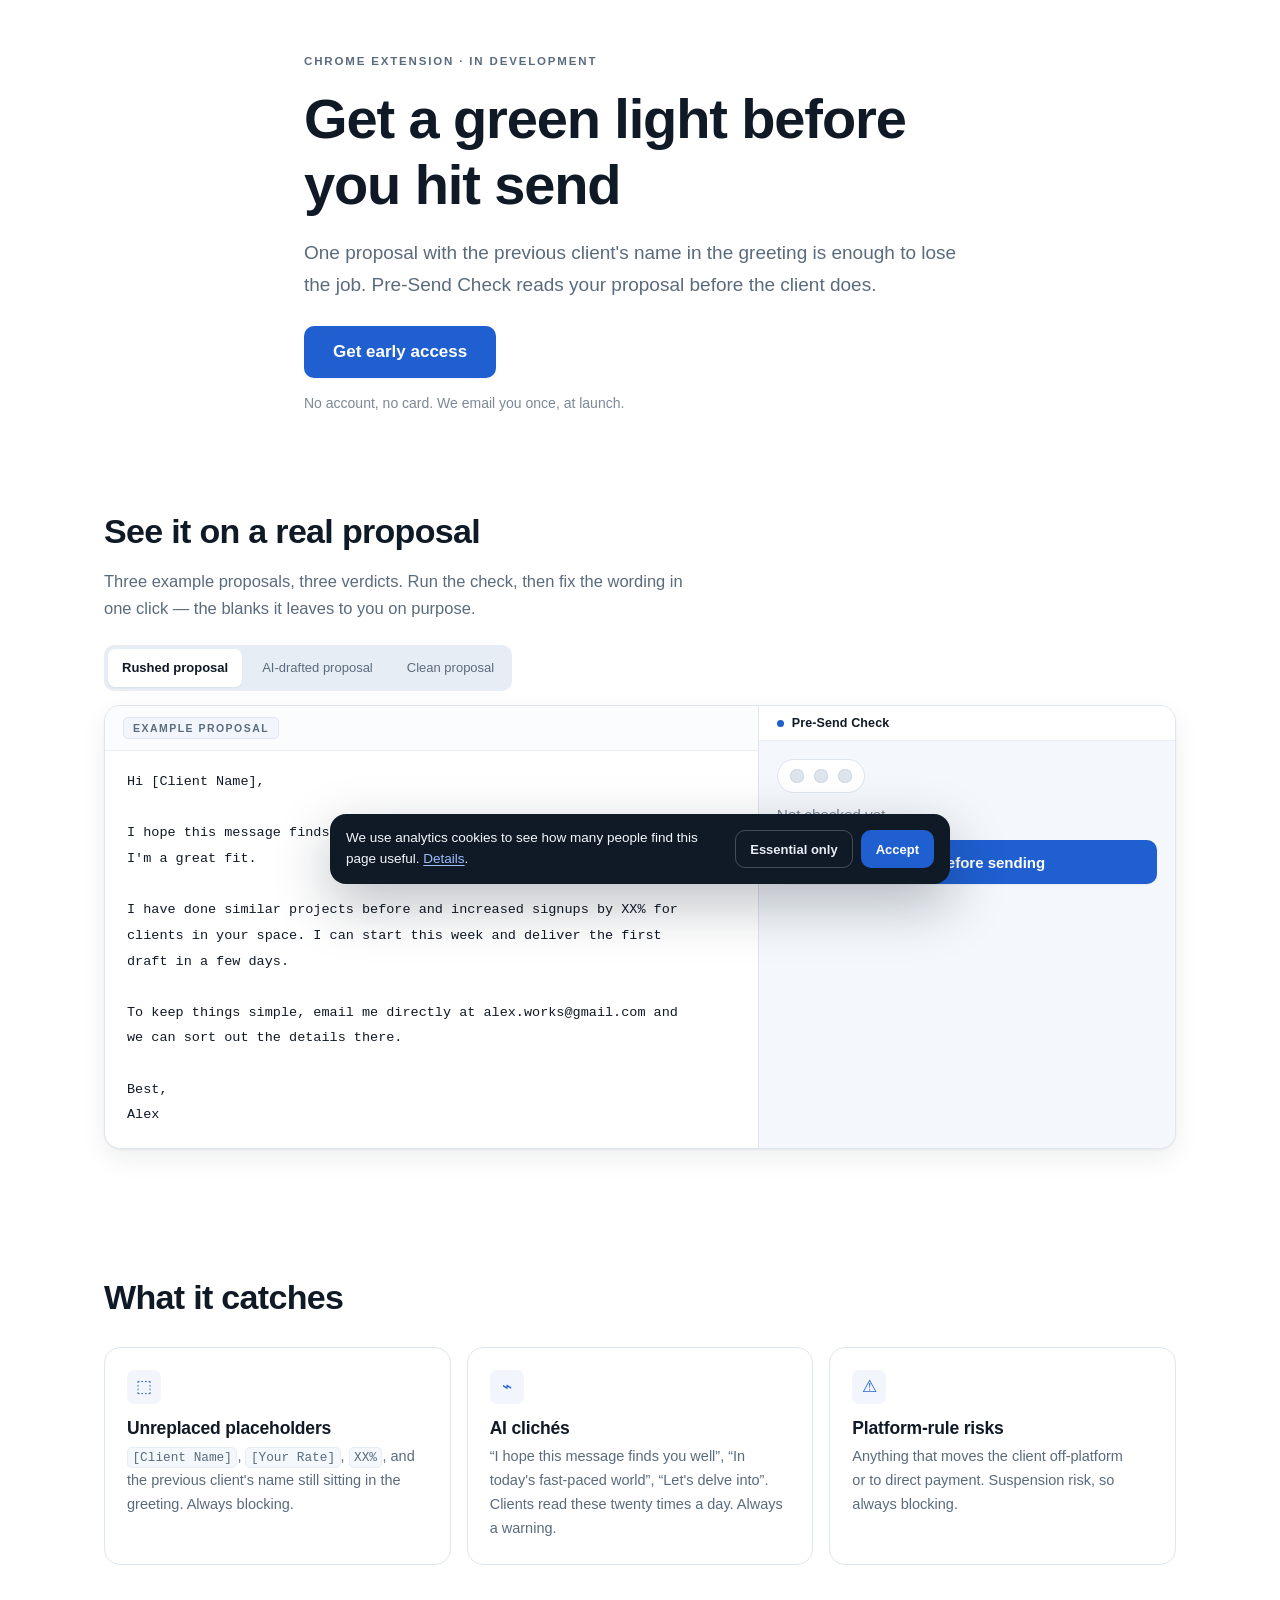
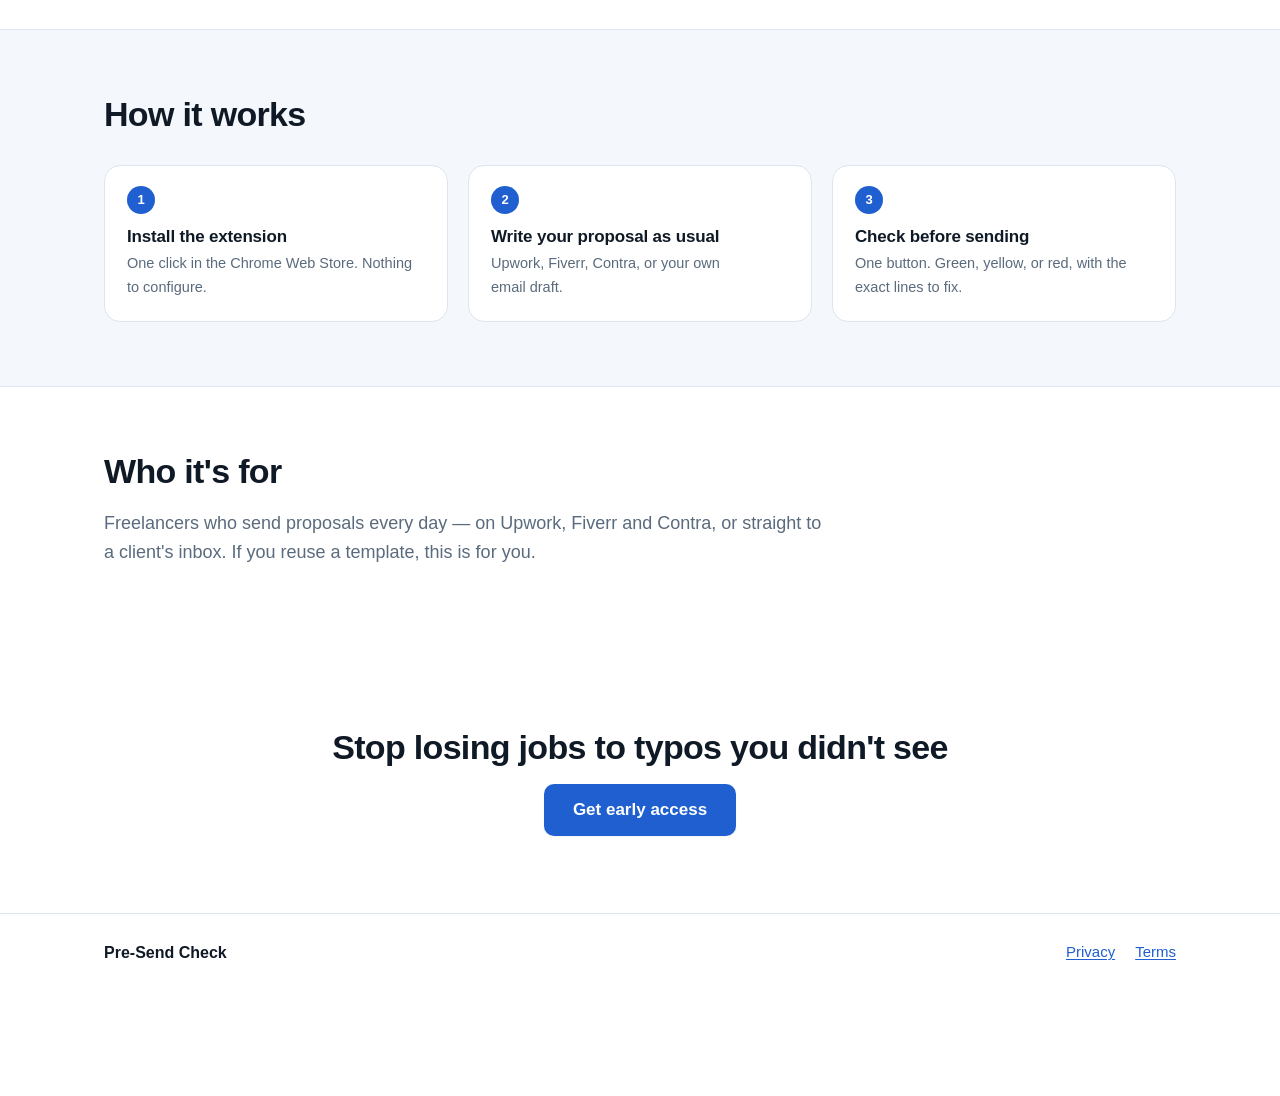
==== index.html @ 92278143 "Исправление проблем по кнопке в демо, липкая полоса, бэкенд лидов Демо (раздел 2.6 спеки): - кнопка " ====
<!doctype html>
<html lang="en">
<head>
  <meta charset="utf-8">
  <meta name="viewport" content="width=device-width, initial-scale=1">

  <!-- TODO: финальные метатеги перед запуском рекламы (раздел 6 BUSINESS-LOGIC.md) -->
  <title>Pre-Send Check — catch what kills your proposal before you send it</title>
  <meta name="description" content="A Chrome extension that checks your freelance proposal before you send it: unreplaced placeholders, AI clichés, and phrases that break platform rules.">

  <meta property="og:type" content="website">
  <meta property="og:title" content="Pre-Send Check — green light before you send">
  <meta property="og:description" content="Catch unreplaced placeholders, AI clichés, and platform-rule risks before the client sees them.">
  <!-- TODO: og:image 1200×630 webp, og:url -->

  <link rel="icon" href="data:,"><!-- TODO: favicon -->
  <link rel="stylesheet" href="assets/css/main.css">
</head>
<body>

<!-- ==================== 1. HERO ==================== -->
<header class="hero">
  <div class="container hero__inner">
    <p class="eyebrow">Chrome extension · in development</p>
    <h1 class="hero__title">Get a green light before you hit send</h1>
    <p class="hero__subtitle">
      <!-- TODO copy: боль конкретнее — «отправил с чужим именем в шапке, потерял заказ» -->
      One proposal with the previous client's name in the greeting is enough to lose the job.
      Pre-Send Check reads your proposal before the client does.
    </p>
    <button type="button" class="button button--primary button--lg" data-open-modal="hero">
      Get early access
    </button>
    <p class="hero__note">No account, no card. We email you once, at launch.</p>
  </div>
</header>

<!-- ==================== 2. DEMO ==================== -->
<section class="section demo" data-demo aria-labelledby="demo-heading">
  <div class="container">
    <h2 class="section__title" id="demo-heading">See it on a real proposal</h2>
    <p class="section__lead">
      Three example proposals, three verdicts. Run the check, then fix the wording in one click —
      the blanks it leaves to you on purpose.
    </p>

    <div class="demo__tabs" role="tablist" aria-label="Example proposals" data-demo-tabs></div>

    <div class="demo__window">
      <div class="demo__pane demo__pane--text">
        <div class="demo__pane-head">
          <span class="demo__badge">Example proposal</span>
        </div>
        <div class="demo__text-wrap">
          <pre class="demo__text" data-demo-text></pre>
          <div class="demo__scanline" data-demo-scanline aria-hidden="true"></div>
        </div>
      </div>

      <div class="demo__pane demo__pane--panel">
        <div class="demo__pane-head">
          <span class="demo__pane-title">Pre-Send Check</span>
        </div>

        <div class="light" data-demo-light>
          <span class="light__dot light__dot--red"></span>
          <span class="light__dot light__dot--yellow"></span>
          <span class="light__dot light__dot--green"></span>
        </div>
        <p class="light__caption" data-demo-caption role="status" aria-live="polite"></p>

        <div class="demo__actions">
          <button type="button" class="button button--primary demo__run" data-demo-run>
            Check before sending
          </button>
          <!-- Чинит только то, где расширение знает, как надо: формулировки и риск блокировки.
               Плейсхолдеры не трогает — см. раздел 2.6 BUSINESS-LOGIC.md. -->
          <button type="button" class="button button--ghost demo__fix-errors" data-demo-fix-errors hidden>
            Fix errors
          </button>
          <!-- Единственный способ откатить применённые исправления. -->
          <button type="button" class="demo__reset" data-demo-reset hidden>
            Reset to the original text
          </button>
        </div>

        <ul class="issues" data-demo-issues></ul>
        <p class="demo__hint" data-demo-hint hidden>
          Tap an issue to see the fix. Wording and rule problems are fixed for you;
          blanks only you can fill.
        </p>
      </div>
    </div>
  </div>
</section>

<!-- ==================== 3. CATEGORIES ==================== -->
<section class="section" aria-labelledby="categories-heading">
  <div class="container">
    <h2 class="section__title" id="categories-heading">What it catches</h2>
    <div class="cards">
      <article class="card">
        <span class="card__icon" aria-hidden="true">⬚</span>
        <h3 class="card__title">Unreplaced placeholders</h3>
        <p class="card__text">
          <!-- TODO copy -->
          <code>[Client Name]</code>, <code>[Your Rate]</code>, <code>XX%</code>, and the previous
          client's name still sitting in the greeting. Always blocking.
        </p>
      </article>
      <article class="card">
        <span class="card__icon" aria-hidden="true">⌁</span>
        <h3 class="card__title">AI clichés</h3>
        <p class="card__text">
          <!-- TODO copy -->
          “I hope this message finds you well”, “In today's fast-paced world”, “Let's delve into”.
          Clients read these twenty times a day. Always a warning.
        </p>
      </article>
      <article class="card">
        <span class="card__icon" aria-hidden="true">⚠</span>
        <h3 class="card__title">Platform-rule risks</h3>
        <p class="card__text">
          <!-- TODO copy -->
          Anything that moves the client off-platform or to direct payment. Suspension risk, so
          always blocking.
        </p>
      </article>
    </div>
  </div>
</section>

<!-- ==================== 4. HOW IT WORKS ==================== -->
<section class="section section--muted" aria-labelledby="how-heading">
  <div class="container">
    <h2 class="section__title" id="how-heading">How it works</h2>
    <ol class="steps">
      <li class="step">
        <span class="step__num">1</span>
        <h3 class="step__title">Install the extension</h3>
        <p class="step__text">One click in the Chrome Web Store. Nothing to configure.</p>
      </li>
      <li class="step">
        <span class="step__num">2</span>
        <h3 class="step__title">Write your proposal as usual</h3>
        <p class="step__text">Upwork, Fiverr, Contra, or your own email draft.</p>
      </li>
      <li class="step">
        <span class="step__num">3</span>
        <h3 class="step__title">Check before sending</h3>
        <p class="step__text">One button. Green, yellow, or red, with the exact lines to fix.</p>
      </li>
    </ol>
  </div>
</section>

<!-- ==================== 5. WHO IT'S FOR ==================== -->
<section class="section" aria-labelledby="who-heading">
  <div class="container">
    <h2 class="section__title" id="who-heading">Who it's for</h2>
    <p class="section__lead section__lead--wide">
      <!-- TODO copy -->
      Freelancers who send proposals every day — on Upwork, Fiverr and Contra, or straight to a
      client's inbox. If you reuse a template, this is for you.
    </p>
  </div>
</section>

<!-- ==================== 6. FINAL CTA ==================== -->
<section class="section section--cta" aria-labelledby="cta-heading">
  <div class="container">
    <h2 class="section__title" id="cta-heading">Stop losing jobs to typos you didn't see</h2>
    <button type="button" class="button button--primary button--lg" data-open-modal="footer">
      Get early access
    </button>
  </div>
</section>

<!-- ==================== 7. FOOTER ==================== -->
<footer class="footer">
  <div class="container footer__inner">
    <p class="footer__brand">Pre-Send Check</p>
    <nav class="footer__links">
      <a href="privacy.html">Privacy</a>
      <a href="terms.html">Terms</a>
    </nav>
  </div>
</footer>

<!-- ==================== MODAL: email → price ==================== -->
<div class="modal" data-modal hidden>
  <div class="modal__backdrop" data-modal-close></div>

  <div class="modal__dialog" data-modal-dialog role="dialog" aria-modal="true"
       aria-labelledby="modal-title">
    <button type="button" class="modal__close" data-modal-close aria-label="Close">×</button>

    <!-- Состояние 1: форма -->
    <div data-view="form">
      <h2 class="modal__title" id="modal-title">Get early access</h2>
      <p class="modal__text">
        The extension isn't launched yet. Leave your email and we'll write to you when access
        opens — one email, nothing else.
      </p>

      <form class="lead" data-lead-form novalidate>
        <label class="lead__label" for="lead-email">Email</label>
        <input class="lead__input" id="lead-email" type="email" name="email"
               autocomplete="email" placeholder="you@example.com" data-lead-email required>
        <p class="lead__error" data-lead-error role="alert" hidden></p>
        <button type="submit" class="button button--primary button--full" data-lead-submit>
          Get early access
        </button>
        <p class="lead__legal">
          We store your email to notify you at launch. See our
          <a href="privacy.html">privacy notice</a>.
        </p>
      </form>
    </div>

    <!-- Состояние 2: экран цены. Вторая целевая метрика. -->
    <div data-view="price" hidden>
      <h2 class="modal__title">You're on the list</h2>
      <p class="price__amount">$12<span class="price__period">/month</span></p>
      <p class="modal__text">
        Early-bird: the first users get their first 3 months at half price. No card now — we'll
        send the link before launch.
      </p>
      <button type="button" class="button button--primary button--full" data-price-cta>
        Lock in early-bird price
      </button>
      <p class="price__done" data-price-done hidden>
        Thanks — you're on the list. We'll email you before launch.
      </p>
    </div>
  </div>
</div>

<!-- ==================== COOKIE BANNER ==================== -->
<div class="cookie" data-cookie-banner hidden role="region" aria-label="Cookie notice">
  <p class="cookie__text">
    We use analytics cookies to see how many people find this page useful.
    <a href="privacy.html">Details</a>.
  </p>
  <div class="cookie__actions">
    <button type="button" class="button button--ghost" data-consent="denied">Essential only</button>
    <button type="button" class="button button--primary" data-consent="granted">Accept</button>
  </div>
</div>

<!-- ==================== STICKY EMAIL BAR ==================== -->
<div class="sticky" data-sticky hidden>
  <div class="container sticky__inner">
    <div class="sticky__copy">
      <p class="sticky__title" data-sticky-title>Get the extension when it launches</p>
      <p class="sticky__note">One email at launch. No account, no spam.</p>
    </div>
    <form class="sticky__form" data-sticky-form novalidate>
      <input class="sticky__input" type="email" data-sticky-email
             placeholder="you@example.com" aria-label="Email" autocomplete="email" required>
      <button type="submit" class="button button--primary" data-sticky-submit>Get early access</button>
    </form>
    <p class="sticky__error" data-sticky-error role="alert" hidden></p>
    <button type="button" class="sticky__close" data-sticky-close aria-label="Close">×</button>
  </div>
</div>

<script src="assets/js/config.js"></script>
<script src="assets/js/analytics.js"></script>
<script src="assets/js/demo-data.js"></script>
<script src="assets/js/demo.js"></script>
<script src="assets/js/lead.js"></script>
<script src="assets/js/sticky.js"></script>
<script src="assets/js/app.js"></script>
</body>
</html>
---- assets/css/main.css ----
/* ============================================================
   Pre-Send Check — лендинг. Вариант 1a: холодный синий, светлая тема.
   Порядок: токены → база → утилиты → секции → демо → модалка → баннер →
            липкая полоса → длинный текст → адаптив → reduced-motion

   Внешних шрифтов нет намеренно: блокирующая загрузка бьёт по CR.
   Ни одного hex-а внутри правил — только переменные из :root.
   Полоса сканирования 1.2s === PRESEND_CONFIG.scanDurationMs.
   ============================================================ */

:root {
  /* --- Поверхности и текст. Тон холодный, две фоновые заливки на всю страницу. --- */
  --surface:        #ffffff;
  --surface-sunken: #fbfcfe;
  --paper:          #f4f7fb;
  --paper-deep:     #e7edf5;

  --text:       #101a26;
  --text-soft:  #5a6b7d;
  --text-faint: #7c8896;
  --text-invert:#ffffff;

  --border:      #dde5ee;
  --border-soft: #e8eef6;
  --border-firm: #cfd9e4;

  /* --- Брендовый акцент. Синий намеренно: не читается как сигнал светофора. --- */
  --accent:      #1f5fd0;
  --accent-dark: #16408f;
  --accent-soft: #f2f6fc;
  --accent-dim:  #9dbcfb;

  /* --- Светофор. Зарезервированная семантика, вне вердикта не используется. --- */
  --red:    #c2352a;
  --yellow: #d99b1a;
  --green:  #1f7a4d;

  /* Тексты сигналов — отдельные токены: на белом нужен контраст ≥ 4.5:1. */
  --red-text:    #a02b21;
  --yellow-text: #8a5a00;
  --green-text:  #1a6b43;

  --dot-off: #dfe5ec;

  /* --- Подсветка фрагментов. Читаемость важнее заметности: по ним читают. --- */
  --hl-placeholder-bg:   #fdeecb;
  --hl-placeholder-text: #3d2c00;
  --hl-placeholder-line: #a86a00;

  --hl-ai-bg:   #e7ebf2;
  --hl-ai-text: #1a2430;
  --hl-ai-line: #97a3b1;

  --hl-tos-bg:   #fadbd6;
  --hl-tos-text: #4a1410;
  --hl-tos-line: #c2352a;

  /* Применённое исправление. Зелёный здесь — то же значение, что и у зелёного сигнала. */
  --hl-fixed-bg:   #d9efe2;
  --hl-fixed-text: #10301f;
  --hl-fixed-line: #1f7a4d;

  /* --- Форма --- */
  --radius-sm: 7px;
  --radius:    10px;
  --radius-lg: 16px;
  --radius-pill: 999px;

  --shadow-sm:   0 1px 2px rgba(16, 26, 38, .06);
  --shadow:      0 1px 2px rgba(16, 26, 38, .05), 0 10px 26px rgba(16, 26, 38, .07);
  --shadow-modal:0 20px 56px rgba(16, 26, 38, .28);
  --shadow-up:   0 -6px 22px rgba(16, 26, 38, .09);

  --focus: 0 0 0 3px rgba(31, 95, 208, .28);

  --mono: ui-monospace, SFMono-Regular, "SF Mono", Menlo, Consolas, monospace;
  --sans: -apple-system, BlinkMacSystemFont, "Segoe UI", Helvetica, Arial, sans-serif;

  /* Высота липкой полосы: на неё же отодвигается футер, чтобы ссылки не закрывались. */
  --sticky-h: 104px;
}

* { box-sizing: border-box; }

body {
  margin: 0;
  background: var(--surface);
  color: var(--text);
  font: 16px/1.65 var(--sans);
  -webkit-font-smoothing: antialiased;
  text-wrap: pretty;
}

body.is-locked { overflow: hidden; }

h1, h2, h3 { line-height: 1.18; margin: 0 0 .5em; letter-spacing: -.02em; }
h3 { letter-spacing: -.01em; }
p { margin: 0 0 1em; }

a { color: var(--accent); text-decoration-thickness: 1px; text-underline-offset: 2px; }
a:hover { color: var(--accent-dark); }

/* Один общий фокус на всё интерактивное, включая крестик модалки. */
:focus-visible {
  outline: 2px solid var(--accent);
  outline-offset: 2px;
  border-radius: var(--radius-sm);
}

code {
  font: .88em/1 var(--mono);
  background: var(--paper);
  border: 1px solid var(--border-soft);
  padding: .15em .35em;
  border-radius: 5px;
}

.container {
  max-width: 1120px;
  margin: 0 auto;
  padding: 0 24px;
}

/* --- Кнопки ------------------------------------------------ */

.button {
  display: inline-flex;
  align-items: center;
  justify-content: center;
  gap: .5em;
  font: 600 15px/1 var(--sans);
  padding: 13px 20px;
  min-height: 44px;
  border: 1px solid transparent;
  border-radius: var(--radius);
  cursor: pointer;
  transition: background-color .15s, box-shadow .15s, color .15s;
}

.button:disabled { cursor: default; }

.button--primary {
  background: var(--accent);
  color: var(--text-invert);
  box-shadow: var(--shadow-sm);
}
.button--primary:hover:not(:disabled) { background: var(--accent-dark); }
.button--primary:disabled {
  background: var(--paper-deep);
  color: var(--text-faint);
  box-shadow: none;
}

.button--ghost {
  background: var(--surface);
  color: var(--text);
  border-color: var(--border-firm);
}
.button--ghost:hover { background: var(--paper); }

.button--lg { padding: 16px 28px; font-size: 17px; min-height: 52px; }
.button--full { width: 100%; }

/* --- Секции ------------------------------------------------ */

.eyebrow {
  font: 700 11.5px/1 var(--sans);
  letter-spacing: .16em;
  text-transform: uppercase;
  color: var(--text-soft);
  margin: 0 0 18px;
}

/* Hero держим компактным: верх демо обязан попадать на первый экран. */
.hero { padding: clamp(36px, 5vw, 56px) 0 clamp(24px, 3vw, 32px); }
.hero__inner { max-width: 720px; }
.hero__title { font-size: clamp(34px, 5.2vw, 56px); margin-bottom: .35em; }
.hero__subtitle {
  font-size: clamp(17px, 1.5vw, 19px);
  color: var(--text-soft);
  max-width: 62ch;
  margin-bottom: 26px;
}
.hero__note { font-size: 14px; color: var(--text-faint); margin: 14px 0 0; }

.section { padding: clamp(40px, 5vw, 64px) 0; }
.section--muted { background: var(--paper); border-block: 1px solid var(--border); }
.section--cta { text-align: center; padding: clamp(52px, 6vw, 80px) 0; }
.section__title { font-size: clamp(25px, 3vw, 34px); }
.section__lead { color: var(--text-soft); max-width: 66ch; font-size: 16.5px; }
.section__lead--wide { max-width: 72ch; font-size: 18px; }

.cards {
  display: grid;
  grid-template-columns: repeat(auto-fit, minmax(260px, 1fr));
  gap: 16px;
  margin-top: 30px;
}

.card {
  background: var(--surface);
  border: 1px solid var(--border);
  border-radius: var(--radius-lg);
  padding: 22px 22px 24px;
}
.card__icon {
  display: inline-flex;
  align-items: center;
  justify-content: center;
  width: 34px;
  height: 34px;
  border-radius: var(--radius-sm);
  background: var(--accent-soft);
  color: var(--accent);
  font-size: 17px;
}
.card__title { font-size: 17.5px; margin: 14px 0 6px; }
.card__text { color: var(--text-soft); font-size: 14.5px; margin: 0; max-width: 44ch; }

.steps {
  list-style: none;
  padding: 0;
  margin: 30px 0 0;
  display: grid;
  grid-template-columns: repeat(auto-fit, minmax(250px, 1fr));
  gap: 20px;
}
.step {
  background: var(--surface);
  border: 1px solid var(--border);
  border-radius: var(--radius-lg);
  padding: 20px 22px 22px;
}
.step__num {
  display: inline-flex;
  align-items: center;
  justify-content: center;
  width: 28px;
  height: 28px;
  border-radius: 50%;
  background: var(--accent);
  color: var(--text-invert);
  font: 650 13px/1 var(--sans);
}
.step__title { font-size: 17px; margin: 13px 0 5px; }
.step__text { color: var(--text-soft); font-size: 14.5px; margin: 0; max-width: 40ch; }

.footer {
  border-top: 1px solid var(--border);
  padding: 26px 0;
  /* Место под липкую полосу: её крестик не должен быть единственным способом дойти до Terms. */
  padding-bottom: calc(26px + var(--sticky-h));
}
.footer__inner { display: flex; justify-content: space-between; gap: 16px; flex-wrap: wrap; }
.footer__brand { font-weight: 650; margin: 0; }
.footer__links { display: flex; gap: 20px; font-size: 15px; }

/* ============================================================
   ДЕМО — главный блок страницы, весь визуальный акцент здесь
   ============================================================ */

.demo__tabs {
  display: flex;
  gap: 6px;
  flex-wrap: wrap;
  width: fit-content;
  margin: 22px 0 14px;
  padding: 4px;
  background: var(--paper-deep);
  border-radius: var(--radius);
}

.demo__tab {
  font: 500 13px/1 var(--sans);
  padding: 9px 14px;
  min-height: 38px;
  border: 0;
  border-radius: var(--radius-sm);
  background: transparent;
  color: var(--text-soft);
  cursor: pointer;
  transition: background-color .15s, color .15s;
}
.demo__tab:hover { color: var(--text); }
.demo__tab.is-active {
  background: var(--surface);
  color: var(--text);
  font-weight: 650;
  box-shadow: var(--shadow-sm);
}

.demo__window {
  display: grid;
  grid-template-columns: 1.22fr .78fr;
  border: 1px solid var(--border);
  border-radius: var(--radius-lg);
  background: var(--surface);
  box-shadow: var(--shadow);
  overflow: hidden;
}

.demo__pane { min-width: 0; padding: 0 0 20px; }
.demo__pane--panel {
  background: var(--paper);
  border-left: 1px solid var(--border);
}

.demo__pane-head {
  display: flex;
  align-items: center;
  justify-content: space-between;
  gap: 12px;
  padding: 11px 18px;
  margin-bottom: 18px;
  background: var(--surface-sunken);
  border-bottom: 1px solid var(--border-soft);
}
.demo__pane--panel .demo__pane-head { background: var(--surface); }

.demo__pane-title {
  font: 650 12.5px/1 var(--sans);
  color: var(--text);
  letter-spacing: .01em;
}
/* Точка перед «Pre-Send Check» — это единственная декорация в блоке. */
.demo__pane-title::before {
  content: "";
  display: inline-block;
  width: 7px;
  height: 7px;
  margin-right: 8px;
  border-radius: 50%;
  background: var(--accent);
  vertical-align: middle;
}

.demo__badge {
  font: 700 10.5px/1 var(--sans);
  letter-spacing: .14em;
  text-transform: uppercase;
  color: var(--text-soft);
  background: var(--accent-soft);
  border: 1px solid var(--border);
  border-radius: 5px;
  padding: 5px 9px;
}

.demo__text-wrap { position: relative; overflow: hidden; padding: 0 22px; }

.demo__text {
  margin: 0;
  font: 13.5px/1.9 var(--mono);
  color: var(--text);
  white-space: pre-wrap;
  word-break: break-word;
  max-width: 68ch;
}

/* Полоса сканирования: 1.2 с сверху вниз, синхронно с config.scanDurationMs */
.demo__scanline {
  position: absolute;
  left: 0;
  right: 0;
  top: 0;
  height: 44px;
  opacity: 0;
  pointer-events: none;
  background: linear-gradient(180deg,
              transparent,
              rgba(31, 95, 208, .14) 55%,
              rgba(31, 95, 208, .55) 96%,
              transparent);
}
.demo.is-scanning .demo__scanline {
  opacity: 1;
  animation: scan 1.2s linear;
}
@keyframes scan {
  from { transform: translateY(-44px); }
  to   { transform: translateY(100%); }
}

/* --- Подсветка фрагментов. Строится в demo.js по полю match.
   Три категории отличаются не только цветом: разный стиль подчёркивания. --- */
.hl {
  border-radius: 3px;
  padding: 1px 2px;
  cursor: pointer;
}
.hl--placeholder {
  background: var(--hl-placeholder-bg);
  color: var(--hl-placeholder-text);
  border-bottom: 2px dotted var(--hl-placeholder-line);
}
.hl--ai_cliche {
  background: var(--hl-ai-bg);
  color: var(--hl-ai-text);
  border-bottom: 2px solid var(--hl-ai-line);
}
.hl--tos_risk {
  background: var(--hl-tos-bg);
  color: var(--hl-tos-text);
  border-bottom: 2px solid var(--hl-tos-line);
}
/* Применённая замена остаётся отмеченной до сброса: видно, что именно поменялось. */
.hl--fixed {
  background: var(--hl-fixed-bg);
  color: var(--hl-fixed-text);
  border-bottom: 2px solid var(--hl-fixed-line);
  cursor: default;
}
/* Анимируется только последняя замена — иначе при «Fix errors» мигает весь текст. */
.hl--fixed.is-new { animation: fix-in .5s ease-out; }

@keyframes fix-in {
  from { background: var(--hl-fixed-line); color: var(--text-invert); }
  to   { background: var(--hl-fixed-bg); color: var(--hl-fixed-text); }
}

/* Активная подсветка: обводка акцентом, а не сменой фона — текст остаётся читаемым. */
.hl.is-active {
  box-shadow: 0 0 0 2px var(--accent);
  border-radius: 4px;
}

/* --- Светофор --- */
.light {
  display: flex;
  align-items: center;
  gap: 10px;
  width: fit-content;
  margin: 0 18px;
  padding: 9px 12px;
  background: var(--surface);
  border: 1px solid var(--border);
  border-radius: var(--radius-pill);
}
.light__dot {
  width: 14px;
  height: 14px;
  border-radius: 50%;
  background: var(--dot-off);
  box-shadow: inset 0 0 0 1px var(--border-firm);
  transition: background-color .2s, box-shadow .2s;
}
/* Активная точка: цвет + ореол, чтобы неактивное состояние читалось однозначно. */
.light[data-verdict="red"] .light__dot--red {
  background: var(--red);
  box-shadow: 0 0 0 4px rgba(194, 53, 42, .18);
}
.light[data-verdict="yellow"] .light__dot--yellow {
  background: var(--yellow);
  box-shadow: 0 0 0 4px rgba(217, 155, 26, .2);
}
.light[data-verdict="green"] .light__dot--green {
  background: var(--green);
  box-shadow: 0 0 0 4px rgba(31, 122, 77, .18);
}

.light__caption {
  margin: 12px 18px 14px;
  font: 650 15.5px/1.35 var(--sans);
  letter-spacing: -.012em;
  color: var(--text);
}
/* idle: demo.js ставит пустую строку. Заполняем через CSS, чтобы не трогать разметку. */
.light__caption:empty::before {
  content: "Not checked yet";
  color: var(--text-faint);
  font-weight: 500;
}
.light[data-verdict="red"] ~ .light__caption { color: var(--red-text); }
.light[data-verdict="yellow"] ~ .light__caption { color: var(--yellow-text); }
.light[data-verdict="green"] ~ .light__caption { color: var(--green-text); }

/* Кнопки панели одной колонкой: они читаются как одна группа действий над результатом. */
.demo__actions {
  display: grid;
  gap: 8px;
  margin: 0 18px;
}
.demo__actions .button { width: 100%; }
/* display у .button перебивает браузерное [hidden] — гасим явно, как у остальных скрытых блоков. */
.demo__fix-errors[hidden] { display: none; }

/* Сброс — не кнопка по весу: это выход из сценария, а не следующий шаг в нём. */
.demo__reset {
  justify-self: start;
  padding: 4px 0;
  background: none;
  border: 0;
  color: var(--text-soft);
  font: 500 13px/1.4 var(--sans);
  text-decoration: underline;
  text-underline-offset: 3px;
  cursor: pointer;
}
.demo__reset:hover { color: var(--text); }

.demo__hint { font-size: 12.5px; color: var(--text-faint); margin: 12px 18px 0; }

/* --- Карточки проблем. Разметка — issueCardHtml() в demo.js. --- */
.issues {
  list-style: none;
  padding: 0;
  margin: 14px 18px 0;
  display: grid;
  gap: 8px;
}

.issue {
  background: var(--surface);
  border: 1px solid var(--border);
  border-left: 3px solid var(--border-firm);
  border-radius: var(--radius);
  overflow: hidden;
  opacity: 0;
  transform: translateY(6px);
  transition: opacity .2s, transform .2s;
}
.issue.is-visible { opacity: 1; transform: none; }
.issue--critical { border-left-color: var(--red); }
.issue--warning  { border-left-color: var(--yellow); }
.issue--note     { border-left-color: var(--border-firm); }

/* Исправленная карточка не исчезает: список проблем — это ещё и отчёт о том, что сделано. */
.issue.is-fixed {
  border-left-color: var(--green);
  background: var(--surface-sunken);
}
.issue.is-fixed .issue__icon    { color: var(--green); }
.issue.is-fixed .issue__category{ color: var(--green-text); }
.issue.is-fixed .issue__title   { color: var(--text-soft); }

/* Строка вместо списка, когда чинить больше нечего. */
.issue--clear {
  display: flex;
  align-items: baseline;
  gap: 11px;
  padding: 12px 13px;
  border-left-color: var(--green);
  font-size: 13.5px;
  color: var(--green-text);
}
.issue--clear .issue__icon { color: var(--green); }

.issue__head {
  display: flex;
  align-items: flex-start;
  gap: 11px;
  width: 100%;
  padding: 12px 13px;
  background: none;
  border: 0;
  text-align: left;
  cursor: pointer;
  font: inherit;
}
.issue__head:hover { background: var(--surface-sunken); }
.issue__head:focus-visible { outline-offset: -2px; }

.issue__icon {
  width: 20px;
  flex: none;
  text-align: center;
  font-size: 14px;
  line-height: 1.35;
  color: var(--text-soft);
}
.issue--critical .issue__icon { color: var(--red); }
.issue--warning  .issue__icon { color: var(--yellow-text); }

.issue__titles { flex: 1; min-width: 0; }
.issue__category {
  display: block;
  font: 700 10px/1.4 var(--sans);
  letter-spacing: .12em;
  text-transform: uppercase;
  color: var(--text-faint);
}
.issue__title {
  display: block;
  font-size: 13.5px;
  font-weight: 600;
  line-height: 1.4;
  margin-top: 3px;
}
.issue__chevron {
  flex: none;
  font-size: 12px;
  padding-top: 3px;
  color: var(--text-faint);
  transition: transform .15s;
}
.issue.is-open .issue__chevron { transform: rotate(180deg); }

.issue__body { padding: 0 14px 14px 44px; }
.issue__detail { font-size: 13px; color: var(--text-soft); margin: 0 0 9px; max-width: 60ch; }

/* Fix — единственное место, где акцент появляется внутри карточки проблемы. */
.issue__fix {
  font-size: 13px;
  margin: 0;
  background: var(--accent-soft);
  border-left: 2px solid var(--accent);
  border-radius: 0 var(--radius-sm) var(--radius-sm) 0;
  padding: 9px 11px;
  max-width: 60ch;
}
.issue__fix-label {
  display: block;
  font: 700 10.5px/1 var(--sans);
  letter-spacing: .14em;
  text-transform: uppercase;
  color: var(--accent);
  margin-bottom: 4px;
}
.issue__fix-text { margin: 0; }

/* Кнопка исправления — внутри блока Fix: действие стоит там же, где написано, что оно сделает. */
.issue__fix-btn {
  margin-top: 10px;
  padding: 8px 12px;
  min-height: 34px;
  background: var(--accent);
  color: var(--text-invert);
  border: 1px solid var(--accent);
  border-radius: var(--radius-sm);
  font: 650 12.5px/1 var(--sans);
  cursor: pointer;
  transition: background-color .15s, color .15s, border-color .15s;
}
.issue__fix-btn:hover:not(:disabled) {
  background: var(--accent-dark);
  border-color: var(--accent-dark);
}
/* Применённое — не выключенная кнопка, а отметка о результате: зелёная, читаемая. */
.issue__fix-btn:disabled {
  background: transparent;
  color: var(--green-text);
  border-color: var(--green);
  cursor: default;
}

/* Блок без кнопки: акцент убран, потому что действия здесь нет — есть работа для автора. */
.issue__fix--manual {
  background: var(--paper);
  border-left-color: var(--border-firm);
}
.issue__fix--manual .issue__fix-label { color: var(--text-soft); }

.issue__fix-manual {
  display: flex;
  gap: 7px;
  margin: 9px 0 0;
  padding-top: 9px;
  border-top: 1px solid var(--border);
  font-size: 12.5px;
  color: var(--text-soft);
}
.issue__fix-manual-icon { flex: none; }

/* ============================================================
   МОДАЛКА
   ============================================================ */

.modal {
  position: fixed;
  inset: 0;
  z-index: 60;
  display: grid;
  place-items: center;
  padding: 20px;
  overflow-y: auto;
}
.modal[hidden] { display: none; }
.modal__backdrop { position: absolute; inset: 0; background: rgba(16, 26, 38, .58); }

.modal__dialog {
  position: relative;
  width: 100%;
  max-width: 420px;
  background: var(--surface);
  border: 1px solid var(--border);
  border-radius: var(--radius-lg);
  padding: 26px;
  box-shadow: var(--shadow-modal);
}

.modal__close {
  position: absolute;
  top: 14px;
  right: 14px;
  width: 30px;
  height: 30px;
  font-size: 17px;
  line-height: 1;
  background: var(--paper);
  border: 0;
  border-radius: var(--radius-sm);
  color: var(--text-soft);
  cursor: pointer;
}
.modal__close:hover { background: var(--paper-deep); color: var(--text); }

.modal__title { font-size: 21px; max-width: 20ch; margin-bottom: .4em; }
.modal__text { color: var(--text-soft); font-size: 14px; margin-bottom: 18px; }

.lead__label {
  display: block;
  font: 650 11.5px/1 var(--sans);
  letter-spacing: .06em;
  text-transform: uppercase;
  color: var(--text-soft);
  margin-bottom: 7px;
}
.lead__input {
  width: 100%;
  font: 15px/1.2 var(--sans);
  color: var(--text);
  padding: 12px 13px;
  min-height: 46px;
  background: var(--surface);
  border: 1px solid var(--border-firm);
  border-radius: var(--radius);
  margin-bottom: 12px;
}
.lead__input::placeholder { color: var(--text-faint); }
.lead__input:focus {
  outline: none;
  border-color: var(--accent);
  box-shadow: var(--focus);
}
.lead__input[aria-invalid="true"] {
  border-color: var(--red);
  box-shadow: 0 0 0 3px rgba(194, 53, 42, .14);
}

/* Ошибка живёт под полем; иконка на случай, если цвет не различается. */
.lead__error {
  display: flex;
  gap: 7px;
  color: var(--red-text);
  font-size: 12.5px;
  line-height: 1.5;
  margin: -6px 0 12px;
}
.lead__error[hidden] { display: none; }
.lead__error::before { content: "⚠"; flex: none; }

.lead__legal { font-size: 11.5px; color: var(--text-faint); margin: 12px 0 0; line-height: 1.55; }

.price__amount {
  font: 680 44px/1 var(--sans);
  letter-spacing: -.035em;
  margin: 14px 0 12px;
}
.price__period { font-size: 15px; font-weight: 500; color: var(--text-soft); letter-spacing: 0; }
.price__done {
  display: flex;
  gap: 9px;
  margin: 12px 0 0;
  font-size: 13px;
  color: var(--text);
  line-height: 1.55;
}
.price__done[hidden] { display: none; }
.price__done::before {
  content: "✓";
  flex: none;
  display: inline-flex;
  align-items: center;
  justify-content: center;
  width: 19px;
  height: 19px;
  border-radius: 50%;
  background: var(--green);
  color: var(--text-invert);
  font-size: 11px;
}

/* ============================================================
   COOKIE-БАННЕР — тёмный, чтобы не конкурировать с демо
   ============================================================ */

.cookie {
  position: fixed;
  bottom: 16px;
  left: 16px;
  right: 16px;
  z-index: 55;
  max-width: 620px;
  margin: 0 auto;
  display: flex;
  align-items: center;
  gap: 16px;
  flex-wrap: wrap;
  padding: 14px 16px;
  background: var(--text);
  border-radius: var(--radius-lg);
  box-shadow: var(--shadow-modal);
}
.cookie[hidden] { display: none; }
.cookie__text {
  flex: 1;
  min-width: 220px;
  font-size: 13.5px;
  line-height: 1.55;
  margin: 0;
  color: var(--paper);
}
.cookie__text a { color: var(--accent-dim); }
.cookie__actions { display: flex; gap: 8px; }
.cookie .button { padding: 9px 14px; font-size: 13px; min-height: 38px; }
.cookie .button--ghost {
  background: transparent;
  color: var(--paper-deep);
  border-color: rgba(255, 255, 255, .22);
}
.cookie .button--ghost:hover { background: rgba(255, 255, 255, .08); color: var(--surface); }

/* ============================================================
   ЛИПКАЯ ПОЛОСА (раздел 10 брифа)

   Разметка вставлена в index.html перед </body>, логика — assets/js/sticky.js.

   Классы состояний, которые переключает JS:
     .sticky.is-visible  — всплыла (после 40% скролла, если решение по cookie принято)
     .sticky.is-sent     — успех: остаётся одна строка «спасибо»
   ============================================================ */

.sticky {
  position: fixed;
  left: 0;
  right: 0;
  bottom: 0;
  z-index: 45;
  background: var(--surface);
  border-top: 1px solid var(--border);
  box-shadow: var(--shadow-up);
  transform: translateY(100%);
  transition: transform .28s ease-out;
}
.sticky[hidden] { display: none; }
.sticky.is-visible { transform: none; }

.sticky__inner {
  position: relative;
  display: flex;
  align-items: center;
  gap: 20px;
  flex-wrap: wrap;
  padding-block: 14px;
}
.sticky__copy { flex: 1; min-width: 220px; }
.sticky__title { font: 650 14.5px/1.3 var(--sans); margin: 0; }
.sticky__note { font-size: 12.5px; color: var(--text-faint); margin: 3px 0 0; }

.sticky__form { display: flex; gap: 8px; flex: 0 1 420px; }
.sticky__input {
  flex: 1;
  min-width: 0;
  font: 14px/1.2 var(--sans);
  color: var(--text);
  padding: 11px 13px;
  min-height: 44px;
  background: var(--surface-sunken);
  border: 1px solid var(--border-firm);
  border-radius: var(--radius);
}
.sticky__input::placeholder { color: var(--text-faint); }
.sticky__input:focus { outline: none; border-color: var(--accent); box-shadow: var(--focus); }
.sticky__input[aria-invalid="true"] { border-color: var(--red); }

.sticky__error {
  flex: 1 0 100%;
  order: 3;
  display: flex;
  gap: 7px;
  font-size: 12.5px;
  color: var(--red-text);
  margin: 0;
}
.sticky__error[hidden] { display: none; }
.sticky__error::before { content: "⚠"; flex: none; }

.sticky__close {
  position: absolute;
  top: -6px;
  right: 0;
  width: 28px;
  height: 28px;
  font-size: 15px;
  line-height: 1;
  background: none;
  border: 0;
  color: var(--text-faint);
  cursor: pointer;
}
.sticky__close:hover { color: var(--text); }

/* Успех: полоса сжимается в одну строку, форма и подпись уходят. */
.sticky.is-sent .sticky__form,
.sticky.is-sent .sticky__note { display: none; }
.sticky.is-sent .sticky__title::before {
  content: "✓ ";
  color: var(--green);
}

/* ============================================================
   ДЛИННЫЙ ТЕКСТ — privacy.html / terms.html
   ============================================================ */

.legal { padding-top: clamp(28px, 4vw, 44px); }
.legal h1 { font-size: clamp(28px, 3.4vw, 38px); margin-bottom: .4em; }
.legal h2 {
  font-size: 19px;
  margin: 2em 0 .5em;
  padding-top: 1.1em;
  border-top: 1px solid var(--border);
}
.legal p, .legal li { font-size: 15.5px; color: var(--text-soft); max-width: 70ch; }
.legal ul { padding-left: 20px; margin: 0 0 1em; }
.legal li { margin-bottom: .4em; }
.legal strong { color: var(--text); }

/* ============================================================
   АДАПТИВ — две колонки не помещаются ниже 900px
   ============================================================ */

@media (max-width: 899px) {
  .demo__window { grid-template-columns: 1fr; }
  .demo__pane--panel { border-left: 0; border-top: 1px solid var(--border); }
  .demo__text-wrap { max-height: 44vh; overflow-y: auto; }
  .demo__tabs { width: 100%; }
  .demo__tab { flex: 1; text-align: center; padding-inline: 8px; }

  /* Демо скроллит к подписи под светофором: она не должна попадать под полосу. */
  .demo__pane--panel { scroll-padding-bottom: var(--sticky-h); }
}

@media (max-width: 599px) {
  :root { --sticky-h: 132px; }

  .container { padding: 0 16px; }
  .hero__title { font-size: clamp(30px, 8vw, 38px); }
  .modal { padding: 12px; align-items: start; }
  .modal__dialog { padding: 22px 20px; }
  .price__amount { font-size: 38px; }

  .cookie { left: 10px; right: 10px; bottom: 10px; padding: 13px 14px; }
  .cookie__actions { width: 100%; }
  .cookie .button { flex: 1; }

  /* Мобильная полоса: подпись скрыта, поле и кнопка на всю ширину. */
  .sticky__inner { gap: 10px; padding-block: 12px 14px; }
  .sticky__note { display: none; }
  .sticky__copy { flex: 1 0 100%; padding-right: 30px; }
  .sticky__form { flex: 1 0 100%; flex-wrap: wrap; }
  .sticky__input { flex: 1 0 100%; }
  .sticky__form .button { width: 100%; }
}

/* ============================================================
   REDUCED MOTION
   Убираются полоса и стаггер. Пауза 1.2 с живёт в JS и остаётся.
   ============================================================ */

@media (prefers-reduced-motion: reduce) {
  * { animation: none !important; transition: none !important; }
  .demo.is-scanning .demo__scanline { opacity: 0; }
  .issue { opacity: 1; transform: none; }
  .sticky { transform: none; }
}
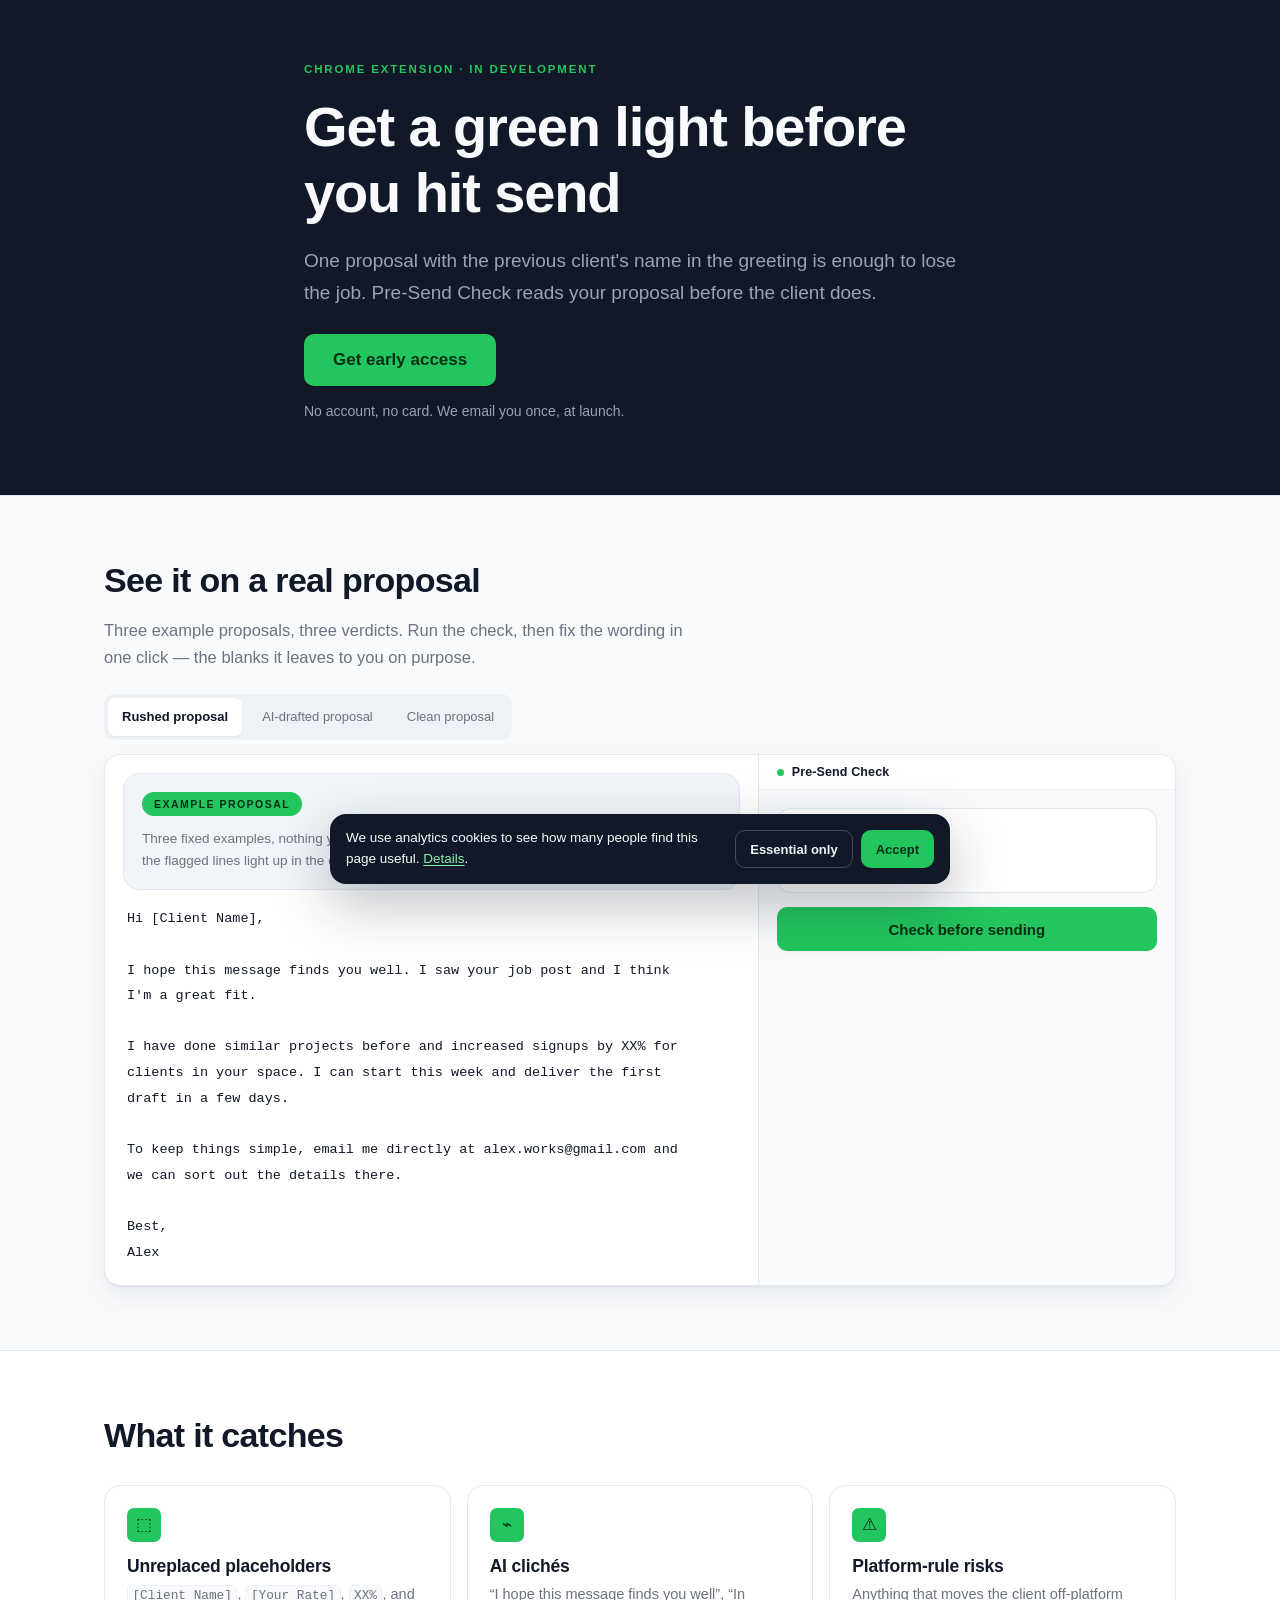
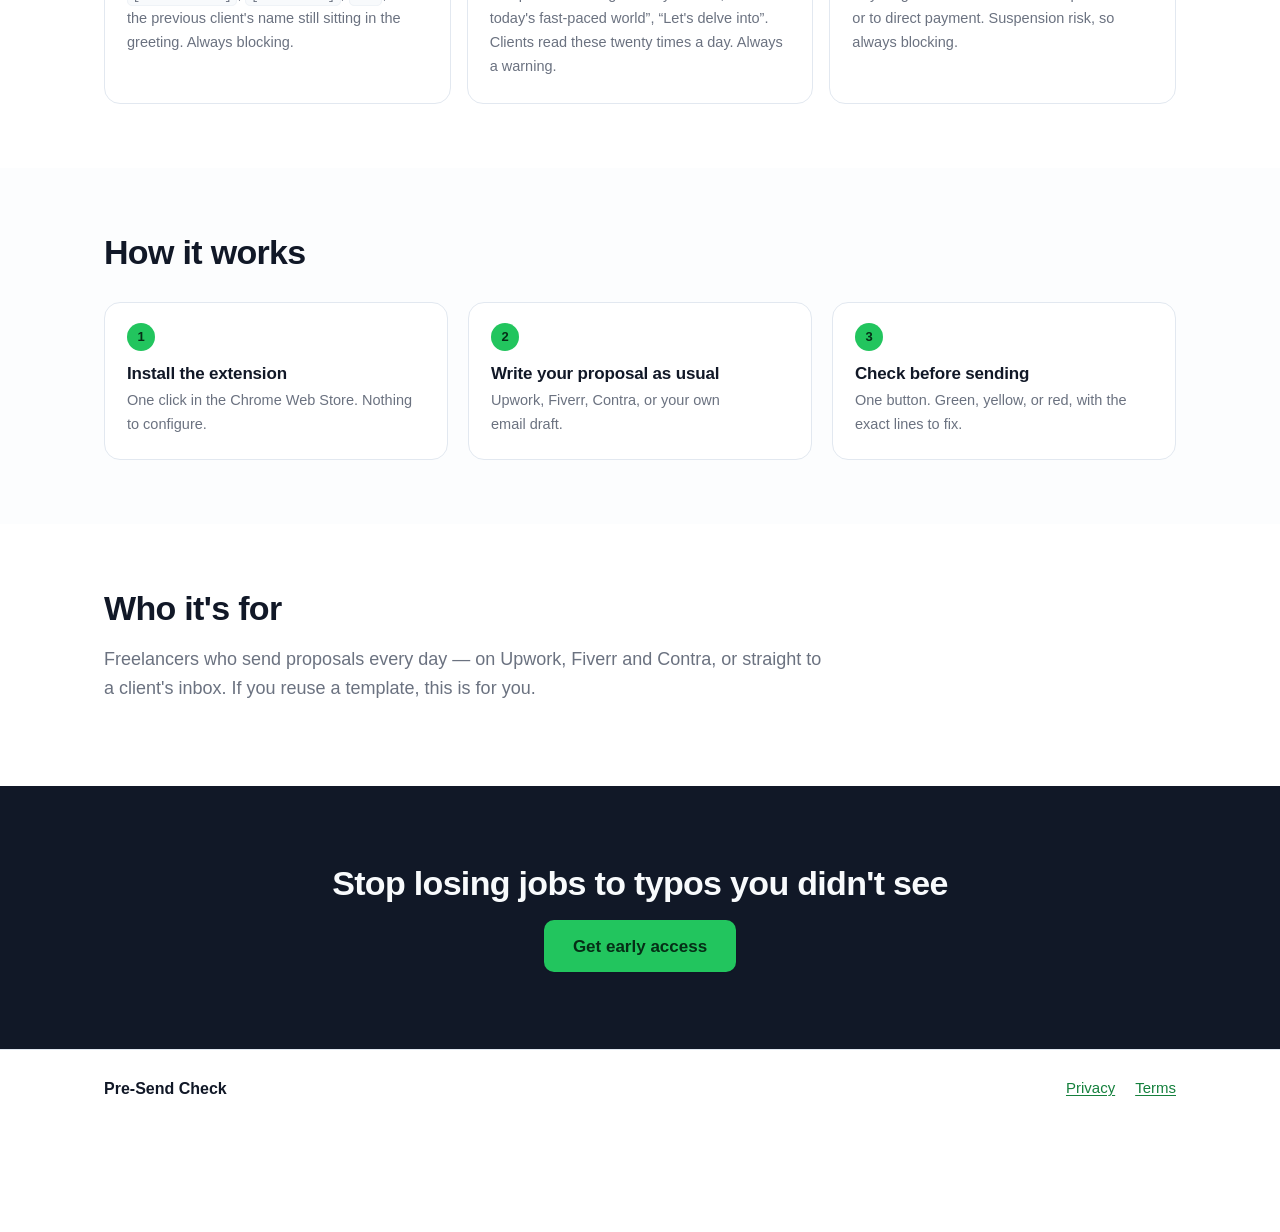
==== commit 54780e74: "Палитра Greenlight: зелёный бренд, тёмные hero и CTA, карточка вердикта Приняты токены и компоненты " ====
--- a/index.html
+++ b/index.html
@@ -50,6 +50,10 @@
       <div class="demo__pane demo__pane--text">
         <div class="demo__pane-head">
           <span class="demo__badge">Example proposal</span>
+          <p class="demo__pane-note">
+            Three fixed examples, nothing you type is sent. Run the check and the flagged lines
+            light up in the draft.
+          </p>
         </div>
         <div class="demo__text-wrap">
           <pre class="demo__text" data-demo-text></pre>
--- a/assets/css/main.css
+++ b/assets/css/main.css
@@ -1,5 +1,5 @@
 /* ============================================================
-   Pre-Send Check — лендинг. Вариант 1a: холодный синий, светлая тема.
+   Greenlight — лендинг Proposal Pre-Send Check. Палитра брендборда.
    Порядок: токены → база → утилиты → секции → демо → модалка → баннер →
             липкая полоса → длинный текст → адаптив → reduced-motion
 
@@ -9,56 +9,70 @@
    ============================================================ */
 
 :root {
-  /* --- Поверхности и текст. Тон холодный, две фоновые заливки на всю страницу. --- */
+  /* --- Поверхности и текст --- */
   --surface:        #ffffff;
-  --surface-sunken: #fbfcfe;
-  --paper:          #f4f7fb;
-  --paper-deep:     #e7edf5;
-
-  --text:       #101a26;
-  --text-soft:  #5a6b7d;
-  --text-faint: #7c8896;
-  --text-invert:#ffffff;
-
-  --border:      #dde5ee;
-  --border-soft: #e8eef6;
-  --border-firm: #cfd9e4;
-
-  /* --- Брендовый акцент. Синий намеренно: не читается как сигнал светофора. --- */
-  --accent:      #1f5fd0;
-  --accent-dark: #16408f;
-  --accent-soft: #f2f6fc;
-  --accent-dim:  #9dbcfb;
+  --surface-sunken: #fcfdfe;
+  --paper:          #f8fafc;
+  --paper-deep:     #eef2f6;
+  --dark:           #111827;
+
+  --text:       #111827;
+  --text-soft:  #6b7280;
+  --text-faint: #6b7280;
+  --text-invert:#f8fafc;
+  /* Только для текста на тёмной заливке: на белом даёт 2.5:1 и там запрещён. */
+  --text-on-dark: #9ca3af;
+
+  --border:      #e2e8f0;
+  --border-soft: #eff3f7;
+  --border-firm: #cbd5e1;
+
+  /* --- Брендовый зелёный. Работает заливкой, но НЕ цветом текста на светлом:
+     #22c55e на белом даёт 2.3:1. Для текста и ссылок — --accent-link. --- */
+  --accent:      #22c55e;
+  --accent-dark: #16a34a;
+  --accent-ink:  #052e16;   /* краска поверх зелёной заливки */
+  --accent-link: #15803d;   /* зелёный, пригодный для текста на светлом */
+  --accent-soft: #f1f5f9;
+  --accent-dim:  #86efac;   /* только на тёмном */
 
   /* --- Светофор. Зарезервированная семантика, вне вердикта не используется. --- */
-  --red:    #c2352a;
-  --yellow: #d99b1a;
-  --green:  #1f7a4d;
+  --red:    #ef4444;
+  --yellow: #eab308;
+  --green:  #22c55e;
 
   /* Тексты сигналов — отдельные токены: на белом нужен контраст ≥ 4.5:1. */
-  --red-text:    #a02b21;
-  --yellow-text: #8a5a00;
-  --green-text:  #1a6b43;
-
-  --dot-off: #dfe5ec;
+  --red-text:    #dc2626;
+  --yellow-text: #a16207;
+  --green-text:  #15803d;
+
+  --dot-off: #e5e7eb;
+
+  /* Подложка карточки вердикта — тонкий фон сигнала, текст поверх остаётся контрастным. */
+  --red-tint:    #fef2f2;
+  --red-edge:    #fecaca;
+  --yellow-tint: #fefce8;
+  --yellow-edge: #fde68a;
+  --green-tint:  #f0fdf4;
+  --green-edge:  #bbf7d0;
 
   /* --- Подсветка фрагментов. Читаемость важнее заметности: по ним читают. --- */
-  --hl-placeholder-bg:   #fdeecb;
-  --hl-placeholder-text: #3d2c00;
-  --hl-placeholder-line: #a86a00;
-
-  --hl-ai-bg:   #e7ebf2;
-  --hl-ai-text: #1a2430;
-  --hl-ai-line: #97a3b1;
-
-  --hl-tos-bg:   #fadbd6;
-  --hl-tos-text: #4a1410;
-  --hl-tos-line: #c2352a;
-
-  /* Применённое исправление. Зелёный здесь — то же значение, что и у зелёного сигнала. */
-  --hl-fixed-bg:   #d9efe2;
-  --hl-fixed-text: #10301f;
-  --hl-fixed-line: #1f7a4d;
+  --hl-placeholder-bg:   #fef3c7;
+  --hl-placeholder-text: #78350f;
+  --hl-placeholder-line: #b45309;
+
+  --hl-ai-bg:   #e5e7eb;
+  --hl-ai-text: #111827;
+  --hl-ai-line: #94a3b8;
+
+  --hl-tos-bg:   #fee2e2;
+  --hl-tos-text: #7f1d1d;
+  --hl-tos-line: #ef4444;
+
+  /* Применённое исправление. Зелёный здесь — тот же сигнал, что и у зелёного вердикта. */
+  --hl-fixed-bg:   #dcfce7;
+  --hl-fixed-text: #14532d;
+  --hl-fixed-line: #16a34a;
 
   /* --- Форма --- */
   --radius-sm: 7px;
@@ -66,15 +80,25 @@
   --radius-lg: 16px;
   --radius-pill: 999px;
 
-  --shadow-sm:   0 1px 2px rgba(16, 26, 38, .06);
-  --shadow:      0 1px 2px rgba(16, 26, 38, .05), 0 10px 26px rgba(16, 26, 38, .07);
-  --shadow-modal:0 20px 56px rgba(16, 26, 38, .28);
-  --shadow-up:   0 -6px 22px rgba(16, 26, 38, .09);
-
-  --focus: 0 0 0 3px rgba(31, 95, 208, .28);
+  --shadow-sm:   0 1px 2px rgba(17, 24, 39, .06);
+  --shadow:      0 1px 2px rgba(17, 24, 39, .05), 0 10px 26px rgba(17, 24, 39, .07);
+  --shadow-modal:0 20px 56px rgba(17, 24, 39, .28);
+  --shadow-up:   0 -6px 22px rgba(17, 24, 39, .09);
+
+  --focus: 0 0 0 3px rgba(34, 197, 94, .35);
+
+  /* Ореолы и полоса сканирования: те же цвета, что у токенов выше, но с альфой. */
+  --halo-red:    rgba(239, 68, 68, .18);
+  --halo-yellow: rgba(234, 179, 8, .2);
+  --halo-green:  rgba(34, 197, 94, .18);
+  --scan-soft:   rgba(34, 197, 94, .14);
+  --scan-firm:   rgba(34, 197, 94, .55);
+  --tint-red:    rgba(239, 68, 68, .14);
 
   --mono: ui-monospace, SFMono-Regular, "SF Mono", Menlo, Consolas, monospace;
-  --sans: -apple-system, BlinkMacSystemFont, "Segoe UI", Helvetica, Arial, sans-serif;
+  /* Inter — из брендборда. Подключать только самохостом: woff2 + font-display: swap.
+     Пока файла нет, стек падает на системный шрифт и страница не ждёт загрузки. */
+  --sans: Inter, -apple-system, BlinkMacSystemFont, "Segoe UI", Helvetica, Arial, sans-serif;
 
   /* Высота липкой полосы: на неё же отодвигается футер, чтобы ссылки не закрывались. */
   --sticky-h: 104px;
@@ -97,7 +121,7 @@
 h3 { letter-spacing: -.01em; }
 p { margin: 0 0 1em; }
 
-a { color: var(--accent); text-decoration-thickness: 1px; text-underline-offset: 2px; }
+a { color: var(--accent-link); text-decoration-thickness: 1px; text-underline-offset: 2px; }
 a:hover { color: var(--accent-dark); }
 
 /* Один общий фокус на всё интерактивное, включая крестик модалки. */
@@ -141,7 +165,7 @@
 
 .button--primary {
   background: var(--accent);
-  color: var(--text-invert);
+  color: var(--accent-ink);
   box-shadow: var(--shadow-sm);
 }
 .button--primary:hover:not(:disabled) { background: var(--accent-dark); }
@@ -171,21 +195,38 @@
   margin: 0 0 18px;
 }
 
-/* Hero держим компактным: верх демо обязан попадать на первый экран. */
-.hero { padding: clamp(36px, 5vw, 56px) 0 clamp(24px, 3vw, 32px); }
+/* Hero держим компактным: верх демо обязан попадать на первый экран.
+   Hero и финальный CTA — тёмная заливка бренда, страница закрывается тем же фоном. */
+.hero {
+  padding: clamp(40px, 5vw, 64px) 0 clamp(48px, 6vw, 72px);
+  background: var(--dark);
+  color: var(--text-invert);
+}
+.hero .eyebrow { color: var(--accent); }
+/* На тёмном только --text-on-dark: --text-soft/--text-faint дают здесь 3.6:1. */
+.hero__subtitle, .hero__note { color: var(--text-on-dark); }
 .hero__inner { max-width: 720px; }
 .hero__title { font-size: clamp(34px, 5.2vw, 56px); margin-bottom: .35em; }
 .hero__subtitle {
   font-size: clamp(17px, 1.5vw, 19px);
-  color: var(--text-soft);
   max-width: 62ch;
   margin-bottom: 26px;
 }
-.hero__note { font-size: 14px; color: var(--text-faint); margin: 14px 0 0; }
+.hero__note { font-size: 14px; margin: 14px 0 0; }
 
 .section { padding: clamp(40px, 5vw, 64px) 0; }
-.section--muted { background: var(--paper); border-block: 1px solid var(--border); }
-.section--cta { text-align: center; padding: clamp(52px, 6vw, 80px) 0; }
+
+/* Фоновых заливок две на всю страницу: белая и --paper.
+   Paper отдан демо, финальный CTA закрывает страницу тёмным. */
+.demo { background: var(--paper); border-block: 1px solid var(--border); }
+.section--muted { background: var(--surface-sunken); }
+.section--cta {
+  text-align: center;
+  padding: clamp(56px, 6vw, 84px) 0;
+  background: var(--dark);
+  color: var(--text-invert);
+  border-block: 0;
+}
 .section__title { font-size: clamp(25px, 3vw, 34px); }
 .section__lead { color: var(--text-soft); max-width: 66ch; font-size: 16.5px; }
 .section__lead--wide { max-width: 72ch; font-size: 18px; }
@@ -210,8 +251,8 @@
   width: 34px;
   height: 34px;
   border-radius: var(--radius-sm);
-  background: var(--accent-soft);
-  color: var(--accent);
+  background: var(--accent);
+  color: var(--accent-ink);
   font-size: 17px;
 }
 .card__title { font-size: 17.5px; margin: 14px 0 6px; }
@@ -239,7 +280,7 @@
   height: 28px;
   border-radius: 50%;
   background: var(--accent);
-  color: var(--text-invert);
+  color: var(--accent-ink);
   font: 650 13px/1 var(--sans);
 }
 .step__title { font-size: 17px; margin: 13px 0 5px; }
@@ -334,15 +375,36 @@
   vertical-align: middle;
 }
 
+/* Карточка-интро над текстом предложения: бейдж + пояснение, что это за текст. */
+.demo__pane--text .demo__pane-head {
+  flex-direction: column;
+  align-items: flex-start;
+  gap: 12px;
+  margin: 18px 18px 16px;
+  padding: 18px;
+  background: var(--accent-soft);
+  border: 1px solid var(--border);
+  border-radius: var(--radius-lg);
+}
+.demo__pane-note {
+  margin: 0;
+  max-width: 56ch;
+  font-size: 13.5px;
+  line-height: 1.6;
+  color: var(--text-soft);
+}
+
 .demo__badge {
-  font: 700 10.5px/1 var(--sans);
+  font-size: 10.5px;
+  font-weight: 700;
+  line-height: 1;
   letter-spacing: .14em;
   text-transform: uppercase;
-  color: var(--text-soft);
-  background: var(--accent-soft);
-  border: 1px solid var(--border);
-  border-radius: 5px;
-  padding: 5px 9px;
+  color: var(--accent-ink);
+  background: var(--accent);
+  border: 0;
+  border-radius: var(--radius-pill);
+  padding: 7px 12px;
 }
 
 .demo__text-wrap { position: relative; overflow: hidden; padding: 0 22px; }
@@ -367,8 +429,8 @@
   pointer-events: none;
   background: linear-gradient(180deg,
               transparent,
-              rgba(31, 95, 208, .14) 55%,
-              rgba(31, 95, 208, .55) 96%,
+              var(--scan-soft) 55%,
+              var(--scan-firm) 96%,
               transparent);
 }
 .demo.is-scanning .demo__scanline {
@@ -423,17 +485,17 @@
   border-radius: 4px;
 }
 
-/* --- Светофор --- */
+/* --- Светофор. Светофор и подпись — одна карточка: .light верх, .light__caption низ. --- */
 .light {
   display: flex;
   align-items: center;
-  gap: 10px;
-  width: fit-content;
+  gap: 9px;
   margin: 0 18px;
-  padding: 9px 12px;
+  padding: 16px 16px 0;
   background: var(--surface);
   border: 1px solid var(--border);
-  border-radius: var(--radius-pill);
+  border-bottom: 0;
+  border-radius: 14px 14px 0 0;
 }
 .light__dot {
   width: 14px;
@@ -446,28 +508,51 @@
 /* Активная точка: цвет + ореол, чтобы неактивное состояние читалось однозначно. */
 .light[data-verdict="red"] .light__dot--red {
   background: var(--red);
-  box-shadow: 0 0 0 4px rgba(194, 53, 42, .18);
+  box-shadow: 0 0 0 4px var(--halo-red);
 }
 .light[data-verdict="yellow"] .light__dot--yellow {
   background: var(--yellow);
-  box-shadow: 0 0 0 4px rgba(217, 155, 26, .2);
+  box-shadow: 0 0 0 4px var(--halo-yellow);
 }
 .light[data-verdict="green"] .light__dot--green {
   background: var(--green);
-  box-shadow: 0 0 0 4px rgba(31, 122, 77, .18);
+  box-shadow: 0 0 0 4px var(--halo-green);
 }
 
 .light__caption {
-  margin: 12px 18px 14px;
-  font: 650 15.5px/1.35 var(--sans);
-  letter-spacing: -.012em;
+  margin: 0 18px 14px;
+  padding: 12px 16px 16px;
+  background: var(--surface);
+  border: 1px solid var(--border);
+  border-top: 0;
+  border-radius: 0 0 14px 14px;
+  font-size: 20px;
+  font-weight: 680;
+  line-height: 1.25;
+  letter-spacing: -.02em;
   color: var(--text);
 }
 /* idle: demo.js ставит пустую строку. Заполняем через CSS, чтобы не трогать разметку. */
 .light__caption:empty::before {
   content: "Not checked yet";
   color: var(--text-faint);
-  font-weight: 500;
+}
+
+/* Тон карточки идёт от вердикта — единственное место, где сигнал заливает площадь. */
+.light[data-verdict="red"],
+.light[data-verdict="red"] ~ .light__caption {
+  background: var(--red-tint);
+  border-color: var(--red-edge);
+}
+.light[data-verdict="yellow"],
+.light[data-verdict="yellow"] ~ .light__caption {
+  background: var(--yellow-tint);
+  border-color: var(--yellow-edge);
+}
+.light[data-verdict="green"],
+.light[data-verdict="green"] ~ .light__caption {
+  background: var(--green-tint);
+  border-color: var(--green-edge);
 }
 .light[data-verdict="red"] ~ .light__caption { color: var(--red-text); }
 .light[data-verdict="yellow"] ~ .light__caption { color: var(--yellow-text); }
@@ -477,7 +562,7 @@
 .demo__actions {
   display: grid;
   gap: 8px;
-  margin: 0 18px;
+  margin: 14px 18px 0;
 }
 .demo__actions .button { width: 100%; }
 /* display у .button перебивает браузерное [hidden] — гасим явно, как у остальных скрытых блоков. */
@@ -503,10 +588,22 @@
 .issues {
   list-style: none;
   padding: 0;
-  margin: 14px 18px 0;
+  margin: 18px 18px 0;
   display: grid;
   gap: 8px;
 }
+/* Заголовок списка появляется вместе с карточками — в idle список пуст. */
+.issues:not(:empty)::before {
+  content: "What to fix";
+  font-size: 11px;
+  font-weight: 700;
+  letter-spacing: .14em;
+  text-transform: uppercase;
+  color: var(--text-faint);
+  margin-bottom: 2px;
+}
+/* Чинить нечего — заголовок «What to fix» над строкой «всё чисто» противоречил бы ей. */
+.issues:has(.issue--clear)::before { content: none; }
 
 .issue {
   background: var(--surface);
@@ -528,7 +625,7 @@
   border-left-color: var(--green);
   background: var(--surface-sunken);
 }
-.issue.is-fixed .issue__icon    { color: var(--green); }
+.issue.is-fixed .issue__icon    { color: var(--green-text); }
 .issue.is-fixed .issue__category{ color: var(--green-text); }
 .issue.is-fixed .issue__title   { color: var(--text-soft); }
 
@@ -542,10 +639,11 @@
   font-size: 13.5px;
   color: var(--green-text);
 }
-.issue--clear .issue__icon { color: var(--green); }
+.issue--clear .issue__icon { color: var(--green-text); }
 
 .issue__head {
   display: flex;
+  color: inherit;
   align-items: flex-start;
   gap: 11px;
   width: 100%;
@@ -567,7 +665,7 @@
   line-height: 1.35;
   color: var(--text-soft);
 }
-.issue--critical .issue__icon { color: var(--red); }
+.issue--critical .issue__icon { color: var(--red-text); }
 .issue--warning  .issue__icon { color: var(--yellow-text); }
 
 .issue__titles { flex: 1; min-width: 0; }
@@ -597,12 +695,13 @@
 .issue__body { padding: 0 14px 14px 44px; }
 .issue__detail { font-size: 13px; color: var(--text-soft); margin: 0 0 9px; max-width: 60ch; }
 
-/* Fix — единственное место, где акцент появляется внутри карточки проблемы. */
+/* Fix — единственное место, где акцент появляется внутри карточки проблемы.
+   Кант и метка тёмные, а не зелёные: --accent как текст на светлом даёт 2.3:1. */
 .issue__fix {
   font-size: 13px;
   margin: 0;
   background: var(--accent-soft);
-  border-left: 2px solid var(--accent);
+  border-left: 2px solid var(--text);
   border-radius: 0 var(--radius-sm) var(--radius-sm) 0;
   padding: 9px 11px;
   max-width: 60ch;
@@ -612,7 +711,7 @@
   font: 700 10.5px/1 var(--sans);
   letter-spacing: .14em;
   text-transform: uppercase;
-  color: var(--accent);
+  color: var(--text);
   margin-bottom: 4px;
 }
 .issue__fix-text { margin: 0; }
@@ -623,7 +722,7 @@
   padding: 8px 12px;
   min-height: 34px;
   background: var(--accent);
-  color: var(--text-invert);
+  color: var(--accent-ink);
   border: 1px solid var(--accent);
   border-radius: var(--radius-sm);
   font: 650 12.5px/1 var(--sans);
@@ -674,7 +773,7 @@
   overflow-y: auto;
 }
 .modal[hidden] { display: none; }
-.modal__backdrop { position: absolute; inset: 0; background: rgba(16, 26, 38, .58); }
+.modal__backdrop { position: absolute; inset: 0; background: rgba(17, 24, 39, .58); }
 
 .modal__dialog {
   position: relative;
@@ -733,7 +832,7 @@
 }
 .lead__input[aria-invalid="true"] {
   border-color: var(--red);
-  box-shadow: 0 0 0 3px rgba(194, 53, 42, .14);
+  box-shadow: 0 0 0 3px var(--tint-red);
 }
 
 /* Ошибка живёт под полем; иконка на случай, если цвет не различается. */
@@ -775,7 +874,7 @@
   height: 19px;
   border-radius: 50%;
   background: var(--green);
-  color: var(--text-invert);
+  color: var(--accent-ink);
   font-size: 11px;
 }
 
@@ -796,7 +895,7 @@
   gap: 16px;
   flex-wrap: wrap;
   padding: 14px 16px;
-  background: var(--text);
+  background: var(--dark);
   border-radius: var(--radius-lg);
   box-shadow: var(--shadow-modal);
 }
@@ -810,6 +909,7 @@
   color: var(--paper);
 }
 .cookie__text a { color: var(--accent-dim); }
+.cookie .button--primary { color: var(--accent-ink); }
 .cookie__actions { display: flex; gap: 8px; }
 .cookie .button { padding: 9px 14px; font-size: 13px; min-height: 38px; }
 .cookie .button--ghost {
@@ -884,10 +984,10 @@
 .sticky__error[hidden] { display: none; }
 .sticky__error::before { content: "⚠"; flex: none; }
 
+/* Крестик — обычный элемент строки: абсолютный ложился поверх кнопки отправки. */
 .sticky__close {
-  position: absolute;
-  top: -6px;
-  right: 0;
+  flex: none;
+  align-self: center;
   width: 28px;
   height: 28px;
   font-size: 15px;
@@ -904,7 +1004,7 @@
 .sticky.is-sent .sticky__note { display: none; }
 .sticky.is-sent .sticky__title::before {
   content: "✓ ";
-  color: var(--green);
+  color: var(--green-text);
 }
 
 /* ============================================================
@@ -947,15 +1047,19 @@
   .modal { padding: 12px; align-items: start; }
   .modal__dialog { padding: 22px 20px; }
   .price__amount { font-size: 38px; }
+  .light__caption { font-size: 18px; }
 
   .cookie { left: 10px; right: 10px; bottom: 10px; padding: 13px 14px; }
   .cookie__actions { width: 100%; }
   .cookie .button { flex: 1; }
 
-  /* Мобильная полоса: подпись скрыта, поле и кнопка на всю ширину. */
+  /* Мобильная полоса: подпись скрыта, поле и кнопка на всю ширину.
+     Крестик здесь снова абсолютный — в потоке он занял бы отдельную строку,
+     а место под него уже зарезервировано отступом .sticky__copy. */
   .sticky__inner { gap: 10px; padding-block: 12px 14px; }
   .sticky__note { display: none; }
   .sticky__copy { flex: 1 0 100%; padding-right: 30px; }
+  .sticky__close { position: absolute; top: 10px; right: 0; }
   .sticky__form { flex: 1 0 100%; flex-wrap: wrap; }
   .sticky__input { flex: 1 0 100%; }
   .sticky__form .button { width: 100%; }
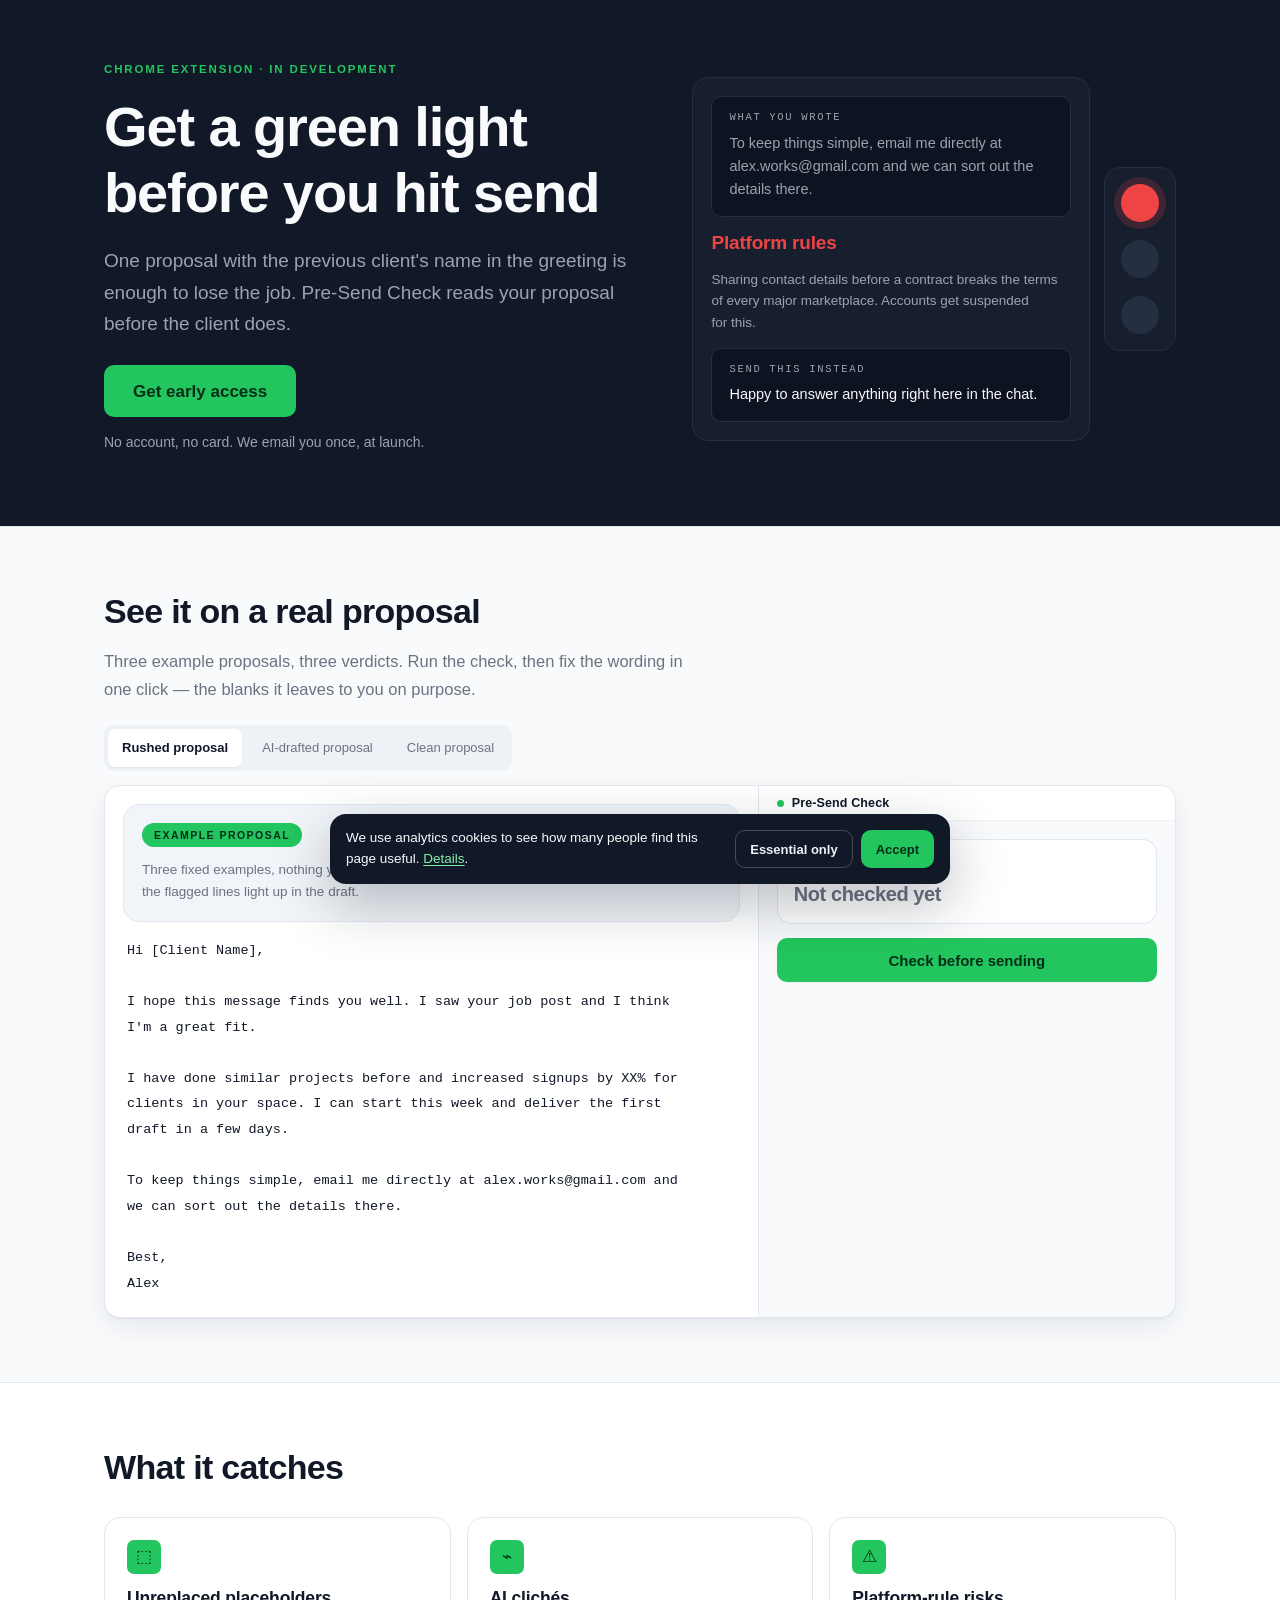
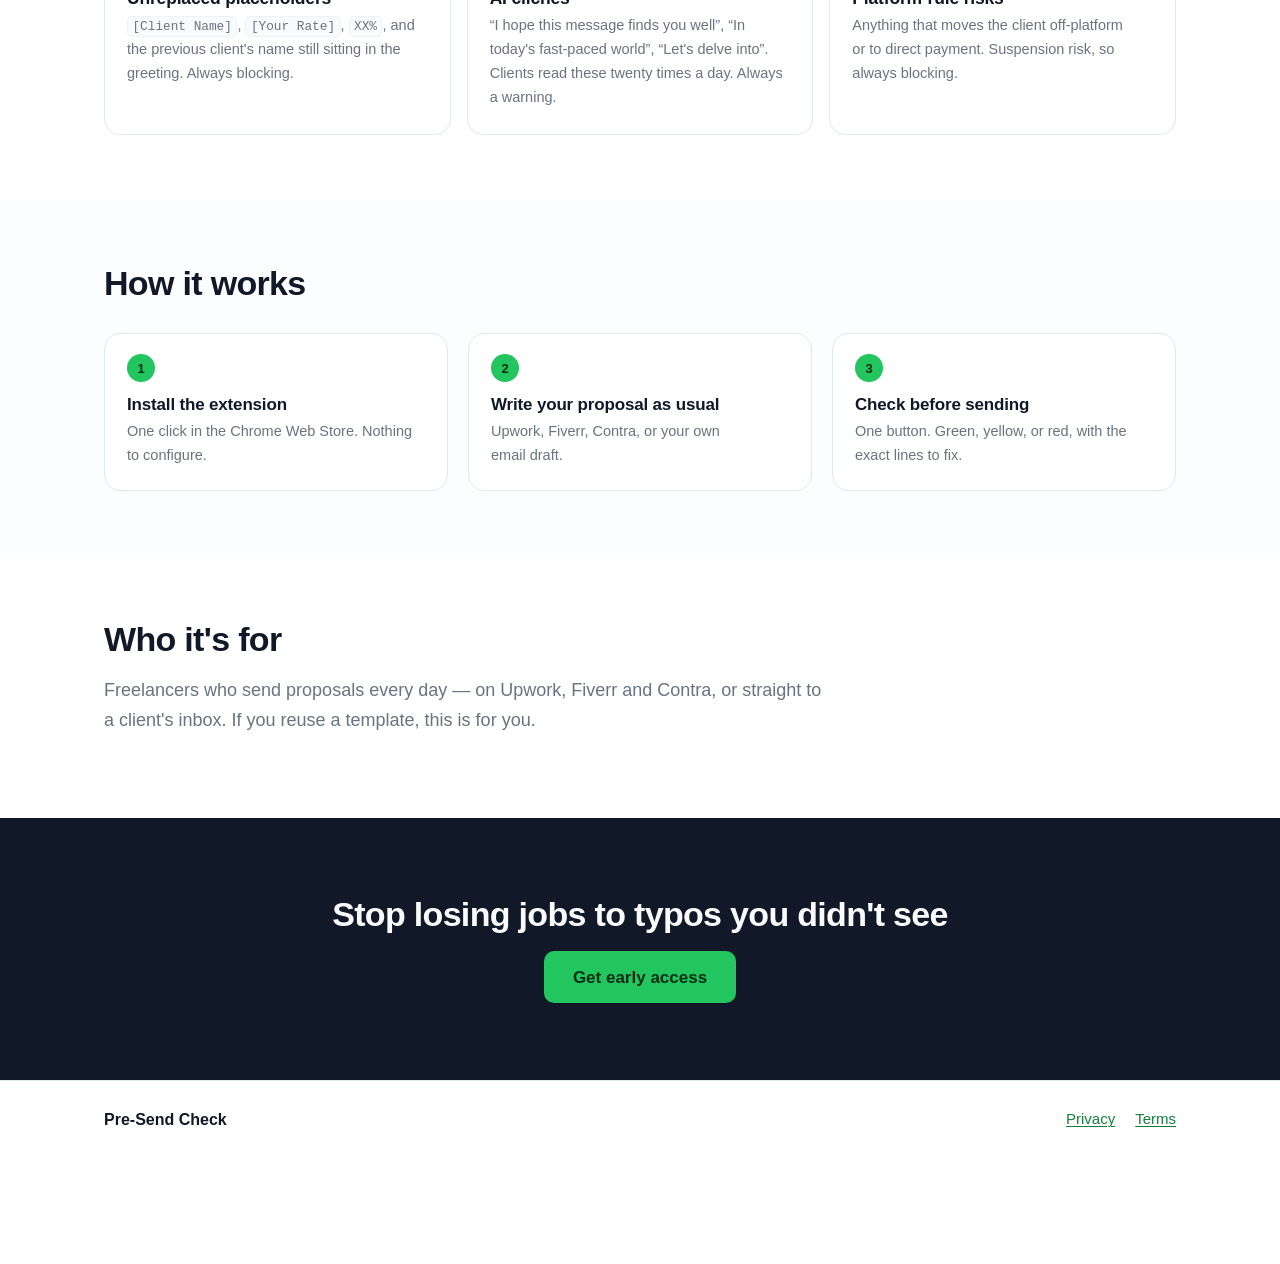
==== commit 012a968e: "Интерактивная карточка светофора в hero Три состояния переключаются по кругу и по клику на лампу; ав" ====
--- a/index.html
+++ b/index.html
@@ -21,17 +21,117 @@
 <!-- ==================== 1. HERO ==================== -->
 <header class="hero">
   <div class="container hero__inner">
-    <p class="eyebrow">Chrome extension · in development</p>
-    <h1 class="hero__title">Get a green light before you hit send</h1>
-    <p class="hero__subtitle">
-      <!-- TODO copy: боль конкретнее — «отправил с чужим именем в шапке, потерял заказ» -->
-      One proposal with the previous client's name in the greeting is enough to lose the job.
-      Pre-Send Check reads your proposal before the client does.
-    </p>
-    <button type="button" class="button button--primary button--lg" data-open-modal="hero">
-      Get early access
-    </button>
-    <p class="hero__note">No account, no card. We email you once, at launch.</p>
+    <div class="hero__copy">
+      <p class="eyebrow">Chrome extension · in development</p>
+      <h1 class="hero__title">Get a green light before you hit send</h1>
+      <p class="hero__subtitle">
+        <!-- TODO copy: боль конкретнее — «отправил с чужим именем в шапке, потерял заказ» -->
+        One proposal with the previous client's name in the greeting is enough to lose the job.
+        Pre-Send Check reads your proposal before the client does.
+      </p>
+      <button type="button" class="button button--primary button--lg" data-open-modal="hero">
+        Get early access
+      </button>
+      <p class="hero__note">No account, no card. We email you once, at launch.</p>
+    </div>
+
+    <!-- Показ продукта на первом экране: строка из черновика → вердикт → готовая замена.
+         Три состояния светофора идут по кругу, тексты переключаются вместе с цветом.
+
+         Все три лежат в разметке и наложены друг на друга в одной ячейке грида: высота
+         карточки равна самому высокому состоянию, поэтому при переключении ничего не прыгает.
+         Строк в JS нет — hero.js только переставляет активное состояние.
+
+         Тексты взяты из demo-data.js (rushed i4, rushed i2, clean i1): карточка не должна
+         обещать больше, чем показывает демо ниже.
+         Ниже 900px скрыта — верх демо обязан попадать в фолд (BUSINESS-LOGIC.md §3). -->
+    <aside class="showcase" data-showcase data-verdict="red">
+      <div class="showcase__body">
+
+        <article class="showcase__state" data-state="red">
+          <div class="showcase__block">
+            <p class="showcase__label">What you wrote</p>
+            <p class="showcase__text">
+              To keep things simple, email me directly at alex.works@gmail.com and we can sort
+              out the details there.
+            </p>
+          </div>
+          <p class="showcase__verdict">Platform rules</p>
+          <p class="showcase__note">
+            Sharing contact details before a contract breaks the terms of every major
+            marketplace. Accounts get suspended for this.
+          </p>
+          <div class="showcase__block">
+            <p class="showcase__label">Send this instead</p>
+            <p class="showcase__text showcase__text--bright">
+              Happy to answer anything right here in the chat.
+            </p>
+          </div>
+        </article>
+
+        <article class="showcase__state" data-state="yellow">
+          <div class="showcase__block">
+            <p class="showcase__label">What you wrote</p>
+            <p class="showcase__text">
+              I hope this message finds you well. I saw your job post and I think I'm a great fit.
+            </p>
+          </div>
+          <p class="showcase__verdict">AI cliché</p>
+          <p class="showcase__note">
+            Clients see this exact sentence dozens of times a day. It signals a mass send.
+          </p>
+          <div class="showcase__block">
+            <p class="showcase__label">Send this instead</p>
+            <p class="showcase__text showcase__text--bright">
+              Your post says signups stall right after the trial email — that's the part I'd
+              start with.
+            </p>
+          </div>
+        </article>
+
+        <!-- Зелёное состояние структурно то же, но замены нет: у мягкого замечания в данных
+             нет replacement, и обещать кнопку «исправить» здесь было бы неправдой. -->
+        <article class="showcase__state" data-state="green">
+          <div class="showcase__block">
+            <p class="showcase__label">What you wrote</p>
+            <p class="showcase__text">
+              How I would work: read your current sequence and the day-two data, rewrite three
+              emails, then hand over a short doc on what to test next.
+            </p>
+          </div>
+          <p class="showcase__verdict">Good to go</p>
+          <p class="showcase__note">
+            Nothing wrong here — this reads like a person. The process paragraph could be one
+            line shorter.
+          </p>
+          <div class="showcase__block">
+            <p class="showcase__label">Nothing to fix</p>
+            <p class="showcase__text showcase__text--bright">Optional. Send as is.</p>
+          </div>
+        </article>
+
+      </div>
+
+      <!-- Светофор стоит рядом с карточкой, а не внутри неё. Сигнал несёт он, поэтому
+           в строке вердикта своей точки нет.
+
+           Лампы — кнопки: по ним переключают состояние руками. Первый же ручной выбор
+           останавливает автопрокрутку насовсем, иначе она перебила бы выбор через 3.4 с. -->
+      <div class="showcase__light" role="group" aria-label="Example verdict">
+        <button type="button" class="showcase__dot showcase__dot--red"
+                data-pick="red" aria-label="Show a blocking example">
+          <span class="showcase__lamp"></span>
+        </button>
+        <button type="button" class="showcase__dot showcase__dot--yellow"
+                data-pick="yellow" aria-label="Show a warning example">
+          <span class="showcase__lamp"></span>
+        </button>
+        <button type="button" class="showcase__dot showcase__dot--green"
+                data-pick="green" aria-label="Show a clean example">
+          <span class="showcase__lamp"></span>
+        </button>
+      </div>
+    </aside>
   </div>
 </header>
 
@@ -271,6 +371,7 @@
 
 <script src="assets/js/config.js"></script>
 <script src="assets/js/analytics.js"></script>
+<script src="assets/js/hero.js"></script>
 <script src="assets/js/demo-data.js"></script>
 <script src="assets/js/demo.js"></script>
 <script src="assets/js/lead.js"></script>
--- a/assets/css/main.css
+++ b/assets/css/main.css
@@ -15,6 +15,11 @@
   --paper:          #f8fafc;
   --paper-deep:     #eef2f6;
   --dark:           #111827;
+  /* Две ступени поверх --dark: карточка показа продукта и блоки внутри неё.
+     Проверено на --text-on-dark: 6.2:1 на raised, 6.7:1 на sunken. */
+  --dark-raised:    #171f2f;
+  --dark-sunken:    #0d1320;
+  --dark-border:    #252f42;
 
   --text:       #111827;
   --text-soft:  #6b7280;
@@ -205,7 +210,16 @@
 .hero .eyebrow { color: var(--accent); }
 /* На тёмном только --text-on-dark: --text-soft/--text-faint дают здесь 3.6:1. */
 .hero__subtitle, .hero__note { color: var(--text-on-dark); }
-.hero__inner { max-width: 720px; }
+/* Две колонки: текст и показ продукта. Ограничена колонка, а не сам .container —
+   max-width на контейнере вместе с его margin: 0 auto центрировал hero и уводил
+   его от левого края страницы. */
+.hero__inner {
+  max-width: 1120px;
+  display: grid;
+  gap: clamp(28px, 4vw, 56px);
+  align-items: center;
+}
+.hero__copy { max-width: 720px; }
 .hero__title { font-size: clamp(34px, 5.2vw, 56px); margin-bottom: .35em; }
 .hero__subtitle {
   font-size: clamp(17px, 1.5vw, 19px);
@@ -213,6 +227,132 @@
   margin-bottom: 26px;
 }
 .hero__note { font-size: 14px; margin: 14px 0 0; }
+
+/* Правая колонка hero: строка из черновика → вердикт → готовая замена.
+   Тот же разбор, что даёт демо ниже, — только статичный и на один случай. */
+@media (min-width: 900px) {
+  .hero__inner { grid-template-columns: minmax(0, 1fr) minmax(0, .9fr); }
+}
+
+/* Карточка и светофор — два отдельных предмета в ряд. Светофор тянется на всю высоту
+   карточки (align-items по умолчанию stretch), поэтому высоту ему не задаём. */
+.showcase {
+  display: grid;
+  grid-template-columns: minmax(0, 1fr) auto;
+  gap: 14px;
+}
+
+/* Сама карточка. Три состояния наложены в одну ячейку: её высота равна самому высокому
+   из них, поэтому переключение не двигает ни кнопку hero, ни границу первого экрана. */
+.showcase__body {
+  display: grid;
+  padding: 18px;
+  background: var(--dark-raised);
+  border: 1px solid var(--dark-border);
+  border-radius: var(--radius-lg);
+}
+.showcase__state {
+  grid-area: 1 / 1;
+  display: grid;
+  gap: 14px;
+  align-content: start;
+  opacity: 0;
+  visibility: hidden;
+  transition: opacity .35s ease-out;
+}
+.showcase__state.is-active { opacity: 1; visibility: visible; }
+
+.showcase__block {
+  padding: 15px 17px;
+  background: var(--dark-sunken);
+  border: 1px solid var(--dark-border);
+  border-radius: var(--radius);
+}
+
+/* Моноширинный лейбл — единственное место на странице, где он несёт роль подписи к блоку. */
+.showcase__label {
+  margin: 0 0 9px;
+  font: 500 10.5px/1 var(--mono);
+  letter-spacing: .16em;
+  text-transform: uppercase;
+  color: var(--text-on-dark);
+}
+
+.showcase__text { margin: 0; font-size: 14.5px; line-height: 1.6; color: var(--text-on-dark); }
+/* Замена — то, ради чего смотрят карточку: она ярче исходной строки. */
+.showcase__text--bright { color: var(--text-invert); }
+
+/* Цвет вердикта идёт от состояния. На тёмном берутся заливочные --red/--yellow/--accent,
+   а не текстовые --*-text: те затемнены под белый фон и здесь дают меньше контраста.
+   19px/680 — крупный текст по WCAG, порог 3:1; худшая пара (--red) даёт 4.4:1. */
+.showcase__verdict {
+  margin: 0;
+  font: 680 19px/1.25 var(--sans);
+  letter-spacing: -.01em;
+}
+.showcase[data-verdict="red"]    .showcase__verdict { color: var(--red); }
+.showcase[data-verdict="yellow"] .showcase__verdict { color: var(--yellow); }
+.showcase[data-verdict="green"]  .showcase__verdict { color: var(--accent); }
+
+/* Светофор справа. Вертикальный и мелкий: это указатель состояния, а не орган управления —
+   кликать по нему нечего, весь интерактив живёт в демо ниже. */
+/* Корпус по размеру ламп, а не по высоте карточки: растянутый на всю высоту, он давал
+   три мелкие точки на большом расстоянии — это читалось как индикаторы, а не как светофор.
+   Пропорция примерно 1:2.6 и лампы почти во всю ширину корпуса — как у настоящего.
+   Поверхность та же, что у карточки: стоя на --dark рядом с ней, он должен читаться
+   предметом того же ряда. */
+.showcase__light {
+  align-self: center;
+  display: flex;
+  flex-direction: column;
+  gap: 18px;
+  padding: 16px;
+  background: var(--dark-raised);
+  border: 1px solid var(--dark-border);
+  border-radius: var(--radius-lg);
+}
+/* Лампа — кнопка. Область нажатия 44px, сама лампа 38px: отрицательный margin съедает
+   разницу, поэтому шаг ламп и ширина корпуса остаются прежними. */
+.showcase__dot {
+  display: grid;
+  place-items: center;
+  width: 44px;
+  height: 44px;
+  margin: -3px;
+  padding: 0;
+  background: none;
+  border: 0;
+  border-radius: 50%;
+  cursor: pointer;
+}
+.showcase__lamp {
+  width: 38px;
+  height: 38px;
+  border-radius: 50%;
+  background: var(--dark-border);
+  transition: background-color .35s, box-shadow .35s;
+}
+
+/* Наведение подкрашивает лампу её собственным цветом вполсилы — тем же токеном ореола.
+   Без этого погашенная лампа никак не показывает, что по ней вообще можно нажать. */
+.showcase__dot--red:hover    .showcase__lamp { background: var(--halo-red); }
+.showcase__dot--yellow:hover .showcase__lamp { background: var(--halo-yellow); }
+.showcase__dot--green:hover  .showcase__lamp { background: var(--halo-green); }
+
+.showcase[data-verdict="red"] .showcase__dot--red .showcase__lamp {
+  background: var(--red);
+  box-shadow: 0 0 0 7px var(--halo-red);
+}
+.showcase[data-verdict="yellow"] .showcase__dot--yellow .showcase__lamp {
+  background: var(--yellow);
+  box-shadow: 0 0 0 7px var(--halo-yellow);
+}
+.showcase[data-verdict="green"] .showcase__dot--green .showcase__lamp {
+  background: var(--green);
+  box-shadow: 0 0 0 7px var(--halo-green);
+}
+
+.showcase__note { margin: 0; font-size: 13.5px; line-height: 1.6; color: var(--text-on-dark); }
 
 .section { padding: clamp(40px, 5vw, 64px) 0; }
 
@@ -1029,6 +1169,11 @@
    ============================================================ */
 
 @media (max-width: 899px) {
+  /* Показ продукта уходит: на узком экране он вытолкнул бы верх демо за фолд,
+     а демо обязано попадать на первый экран (BUSINESS-LOGIC.md §3). Тот же разбор
+     доступен ниже в самом демо, поэтому ничего уникального не теряется. */
+  .showcase { display: none; }
+
   .demo__window { grid-template-columns: 1fr; }
   .demo__pane--panel { border-left: 0; border-top: 1px solid var(--border); }
   .demo__text-wrap { max-height: 44vh; overflow-y: auto; }
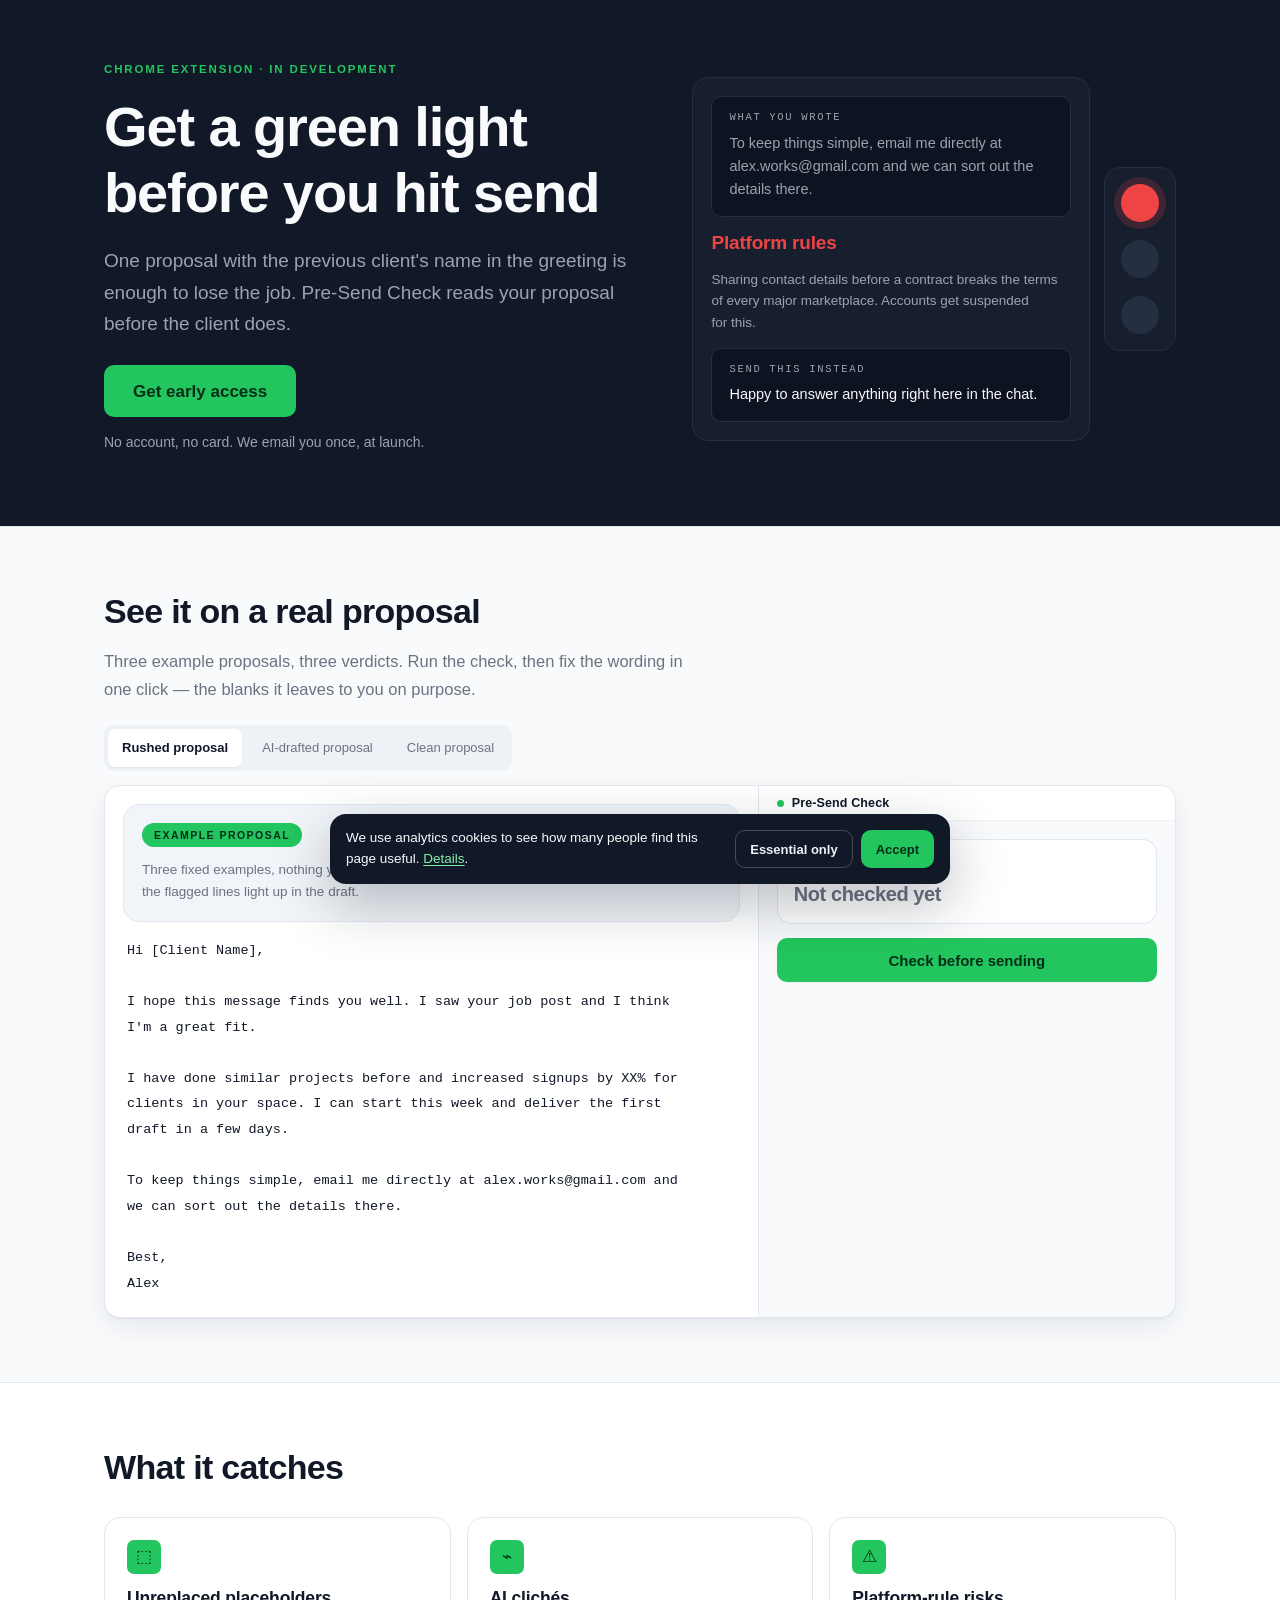
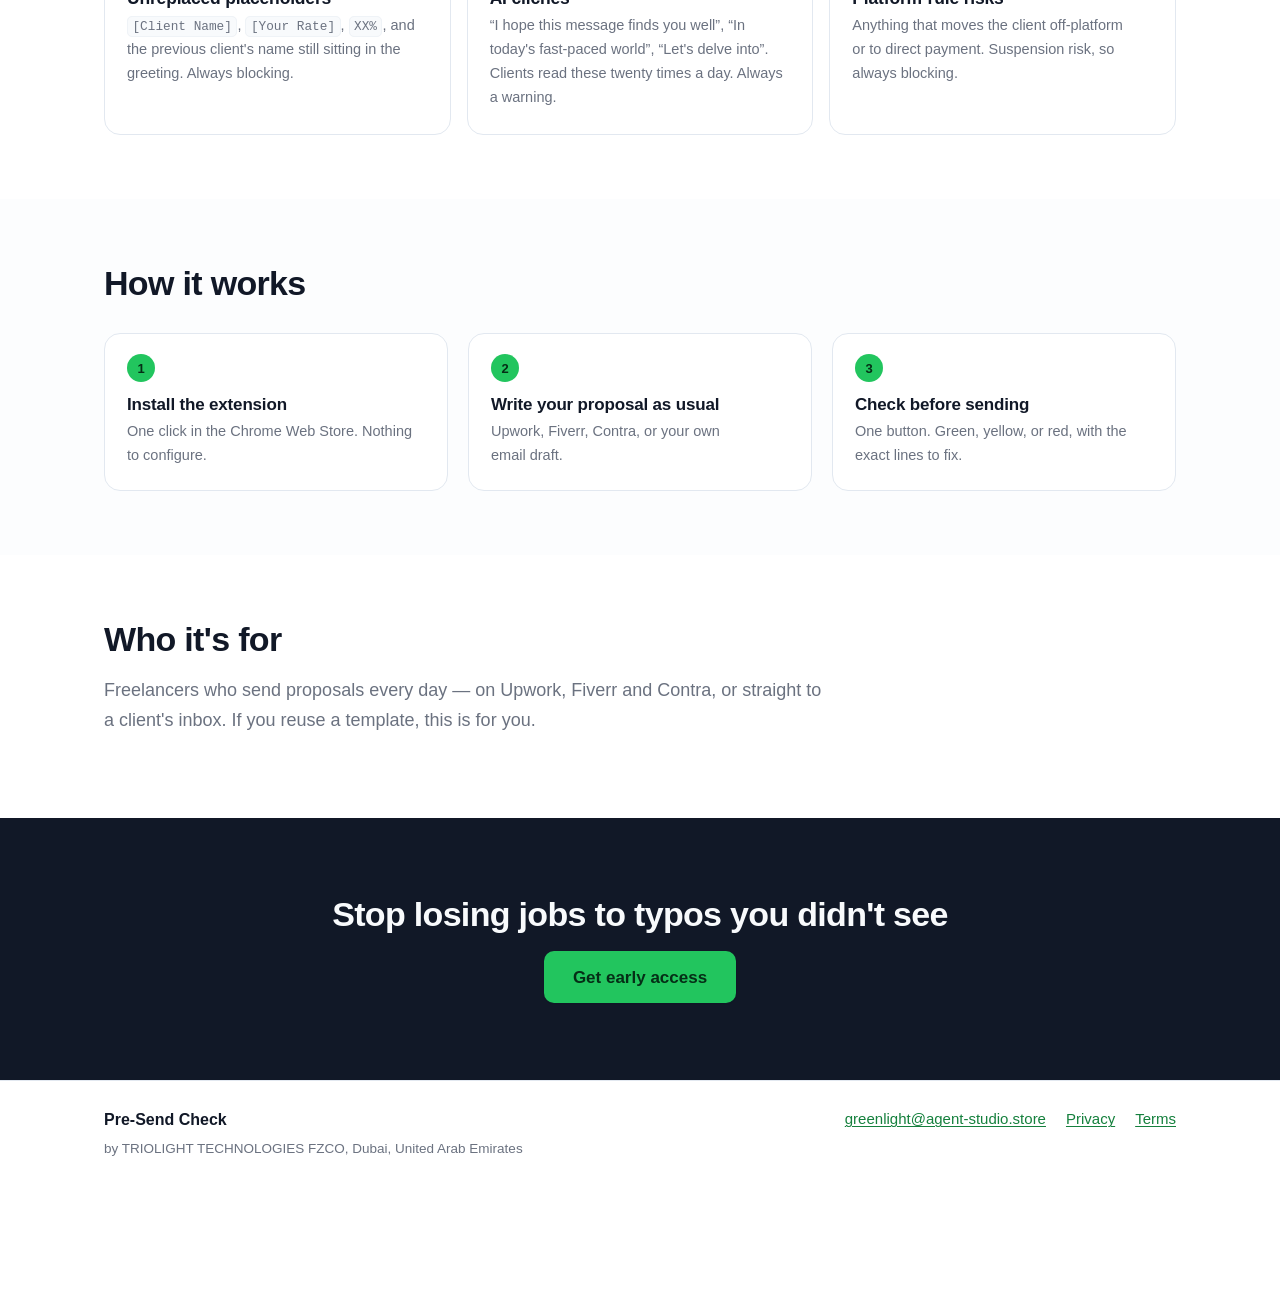
==== commit 5f9e78ba: "Реквизиты компании и контактная почта в футере и юр-страницах Футер на всех страницах: юрлицо TRIOLI" ====
--- a/index.html
+++ b/index.html
@@ -4,19 +4,65 @@
   <meta charset="utf-8">
   <meta name="viewport" content="width=device-width, initial-scale=1">
 
-  <!-- TODO: финальные метатеги перед запуском рекламы (раздел 6 BUSINESS-LOGIC.md) -->
+  <!-- Домен здесь прописан целиком и намеренно: canonical, og:url, og:image и <loc> в
+       карте сайта краулеры принимают только абсолютными, относительные молча игнорируют.
+       Меняется домен — правится ещё и robots.txt, sitemap.xml, nginx-конфиг (см. README). -->
   <title>Pre-Send Check — catch what kills your proposal before you send it</title>
   <meta name="description" content="A Chrome extension that checks your freelance proposal before you send it: unreplaced placeholders, AI clichés, and phrases that break platform rules.">
+  <link rel="canonical" href="https://presend.anytoolai.store/">
+  <!-- max-image-preview:large — без него Google режет og-картинку до миниатюры в выдаче. -->
+  <meta name="robots" content="index, follow, max-image-preview:large">
+  <meta name="theme-color" content="#111827">
 
   <meta property="og:type" content="website">
+  <meta property="og:site_name" content="Pre-Send Check">
+  <meta property="og:locale" content="en_US">
+  <meta property="og:url" content="https://presend.anytoolai.store/">
   <meta property="og:title" content="Pre-Send Check — green light before you send">
   <meta property="og:description" content="Catch unreplaced placeholders, AI clichés, and platform-rule risks before the client sees them.">
-  <!-- TODO: og:image 1200×630 webp, og:url -->
-
-  <link rel="icon" href="data:,"><!-- TODO: favicon -->
+  <meta property="og:image" content="https://presend.anytoolai.store/assets/og.png">
+  <meta property="og:image:width" content="1200">
+  <meta property="og:image:height" content="630">
+  <meta property="og:image:alt" content="A traffic light on green beside the headline “Get a green light before you hit send”.">
+  <meta name="twitter:card" content="summary_large_image">
+
+  <!-- SVG-иконка одна на все размеры; PNG нужен только iOS, он svg в закладке не берёт. -->
+  <link rel="icon" href="assets/favicon.svg" type="image/svg+xml">
+  <link rel="apple-touch-icon" href="assets/apple-touch-icon.png">
   <link rel="stylesheet" href="assets/css/main.css">
+
+  <!-- Разметка для выдачи. Ни цены, ни оценок здесь нет намеренно: продукт не запущен,
+       а offers/aggregateRating на несуществующий товар — повод для ручной санкции. -->
+  <script type="application/ld+json">
+  {
+    "@context": "https://schema.org",
+    "@graph": [
+      {
+        "@type": "WebSite",
+        "@id": "https://presend.anytoolai.store/#website",
+        "url": "https://presend.anytoolai.store/",
+        "name": "Pre-Send Check",
+        "inLanguage": "en"
+      },
+      {
+        "@type": "SoftwareApplication",
+        "name": "Pre-Send Check",
+        "url": "https://presend.anytoolai.store/",
+        "image": "https://presend.anytoolai.store/assets/og.png",
+        "applicationCategory": "BrowserApplication",
+        "operatingSystem": "Chrome",
+        "description": "A Chrome extension that checks a freelance proposal before it is sent: unreplaced placeholders, AI clichés, and phrases that break marketplace rules.",
+        "isPartOf": { "@id": "https://presend.anytoolai.store/#website" }
+      }
+    ]
+  }
+  </script>
 </head>
 <body>
+
+<!-- Содержимое страницы в <main>: за его пределами остаются только модалка, баннер
+     и липкая полоса — они не часть документа, и поисковику их читать незачем. -->
+<main>
 
 <!-- ==================== 1. HERO ==================== -->
 <header class="hero">
@@ -193,6 +239,18 @@
           Tap an issue to see the fix. Wording and rule problems are fixed for you;
           blanks only you can fill.
         </p>
+
+        <!-- Конверсия на пике интереса: блок живёт только в состоянии done, когда человек уже
+             увидел вердикт. До результата он перебивал бы главную кнопку панели. -->
+        <div class="demo__cta" data-demo-cta hidden>
+          <p class="demo__cta-text">
+            These are fixed examples. The extension runs the same check on your own proposal,
+            right where you write it.
+          </p>
+          <button type="button" class="button button--primary button--full" data-open-modal="demo">
+            Get early access
+          </button>
+        </div>
       </div>
     </div>
   </div>
@@ -280,18 +338,24 @@
   </div>
 </section>
 
+</main>
+
 <!-- ==================== 7. FOOTER ==================== -->
 <footer class="footer">
   <div class="container footer__inner">
-    <p class="footer__brand">Pre-Send Check</p>
+    <div>
+      <p class="footer__brand">Pre-Send Check</p>
+      <p class="footer__legal">by TRIOLIGHT TECHNOLOGIES FZCO, Dubai, United Arab Emirates</p>
+    </div>
     <nav class="footer__links">
+      <a href="mailto:greenlight@agent-studio.store">greenlight@agent-studio.store</a>
       <a href="privacy.html">Privacy</a>
       <a href="terms.html">Terms</a>
     </nav>
   </div>
 </footer>
 
-<!-- ==================== MODAL: email → price ==================== -->
+<!-- ==================== MODAL: email → подтверждение ==================== -->
 <div class="modal" data-modal hidden>
   <div class="modal__backdrop" data-modal-close></div>
 
@@ -322,20 +386,13 @@
       </form>
     </div>
 
-    <!-- Состояние 2: экран цены. Вторая целевая метрика. -->
-    <div data-view="price" hidden>
+    <!-- Состояние 2: подтверждение отправки. -->
+    <div data-view="done" hidden>
       <h2 class="modal__title">You're on the list</h2>
-      <p class="price__amount">$12<span class="price__period">/month</span></p>
       <p class="modal__text">
-        Early-bird: the first users get their first 3 months at half price. No card now — we'll
-        send the link before launch.
+        We'll email you when access opens — one email, nothing else.
       </p>
-      <button type="button" class="button button--primary button--full" data-price-cta>
-        Lock in early-bird price
-      </button>
-      <p class="price__done" data-price-done hidden>
-        Thanks — you're on the list. We'll email you before launch.
-      </p>
+      <p class="done__note">Nothing else to do now.</p>
     </div>
   </div>
 </div>
--- a/assets/css/main.css
+++ b/assets/css/main.css
@@ -434,7 +434,9 @@
 }
 .footer__inner { display: flex; justify-content: space-between; gap: 16px; flex-wrap: wrap; }
 .footer__brand { font-weight: 650; margin: 0; }
-.footer__links { display: flex; gap: 20px; font-size: 15px; }
+/* Юрлицо — обязательная строка для модерации Ads, но не должна спорить с брендом. */
+.footer__legal { color: var(--text-soft); font-size: 13.5px; margin: 4px 0 0; }
+.footer__links { display: flex; gap: 20px; font-size: 15px; flex-wrap: wrap; }
 
 /* ============================================================
    ДЕМО — главный блок страницы, весь визуальный акцент здесь
@@ -724,6 +726,20 @@
 
 .demo__hint { font-size: 12.5px; color: var(--text-faint); margin: 12px 18px 0; }
 
+/* CTA отделён линией: это шаг из демо наружу, а не ещё одно действие над результатом.
+   Появляется только в done — в разметке лежит скрытым (demo.js). */
+.demo__cta {
+  margin: 20px 18px 0;
+  padding-top: 16px;
+  border-top: 1px solid var(--border);
+}
+.demo__cta-text {
+  margin: 0 0 12px;
+  font-size: 13px;
+  line-height: 1.5;
+  color: var(--text-soft);
+}
+
 /* --- Карточки проблем. Разметка — issueCardHtml() в demo.js. --- */
 .issues {
   list-style: none;
@@ -989,13 +1005,8 @@
 
 .lead__legal { font-size: 11.5px; color: var(--text-faint); margin: 12px 0 0; line-height: 1.55; }
 
-.price__amount {
-  font: 680 44px/1 var(--sans);
-  letter-spacing: -.035em;
-  margin: 14px 0 12px;
-}
-.price__period { font-size: 15px; font-weight: 500; color: var(--text-soft); letter-spacing: 0; }
-.price__done {
+/* Экран подтверждения после отправки email. */
+.done__note {
   display: flex;
   gap: 9px;
   margin: 12px 0 0;
@@ -1003,8 +1014,7 @@
   color: var(--text);
   line-height: 1.55;
 }
-.price__done[hidden] { display: none; }
-.price__done::before {
+.done__note::before {
   content: "✓";
   flex: none;
   display: inline-flex;
@@ -1191,7 +1201,6 @@
   .hero__title { font-size: clamp(30px, 8vw, 38px); }
   .modal { padding: 12px; align-items: start; }
   .modal__dialog { padding: 22px 20px; }
-  .price__amount { font-size: 38px; }
   .light__caption { font-size: 18px; }
 
   .cookie { left: 10px; right: 10px; bottom: 10px; padding: 13px 14px; }
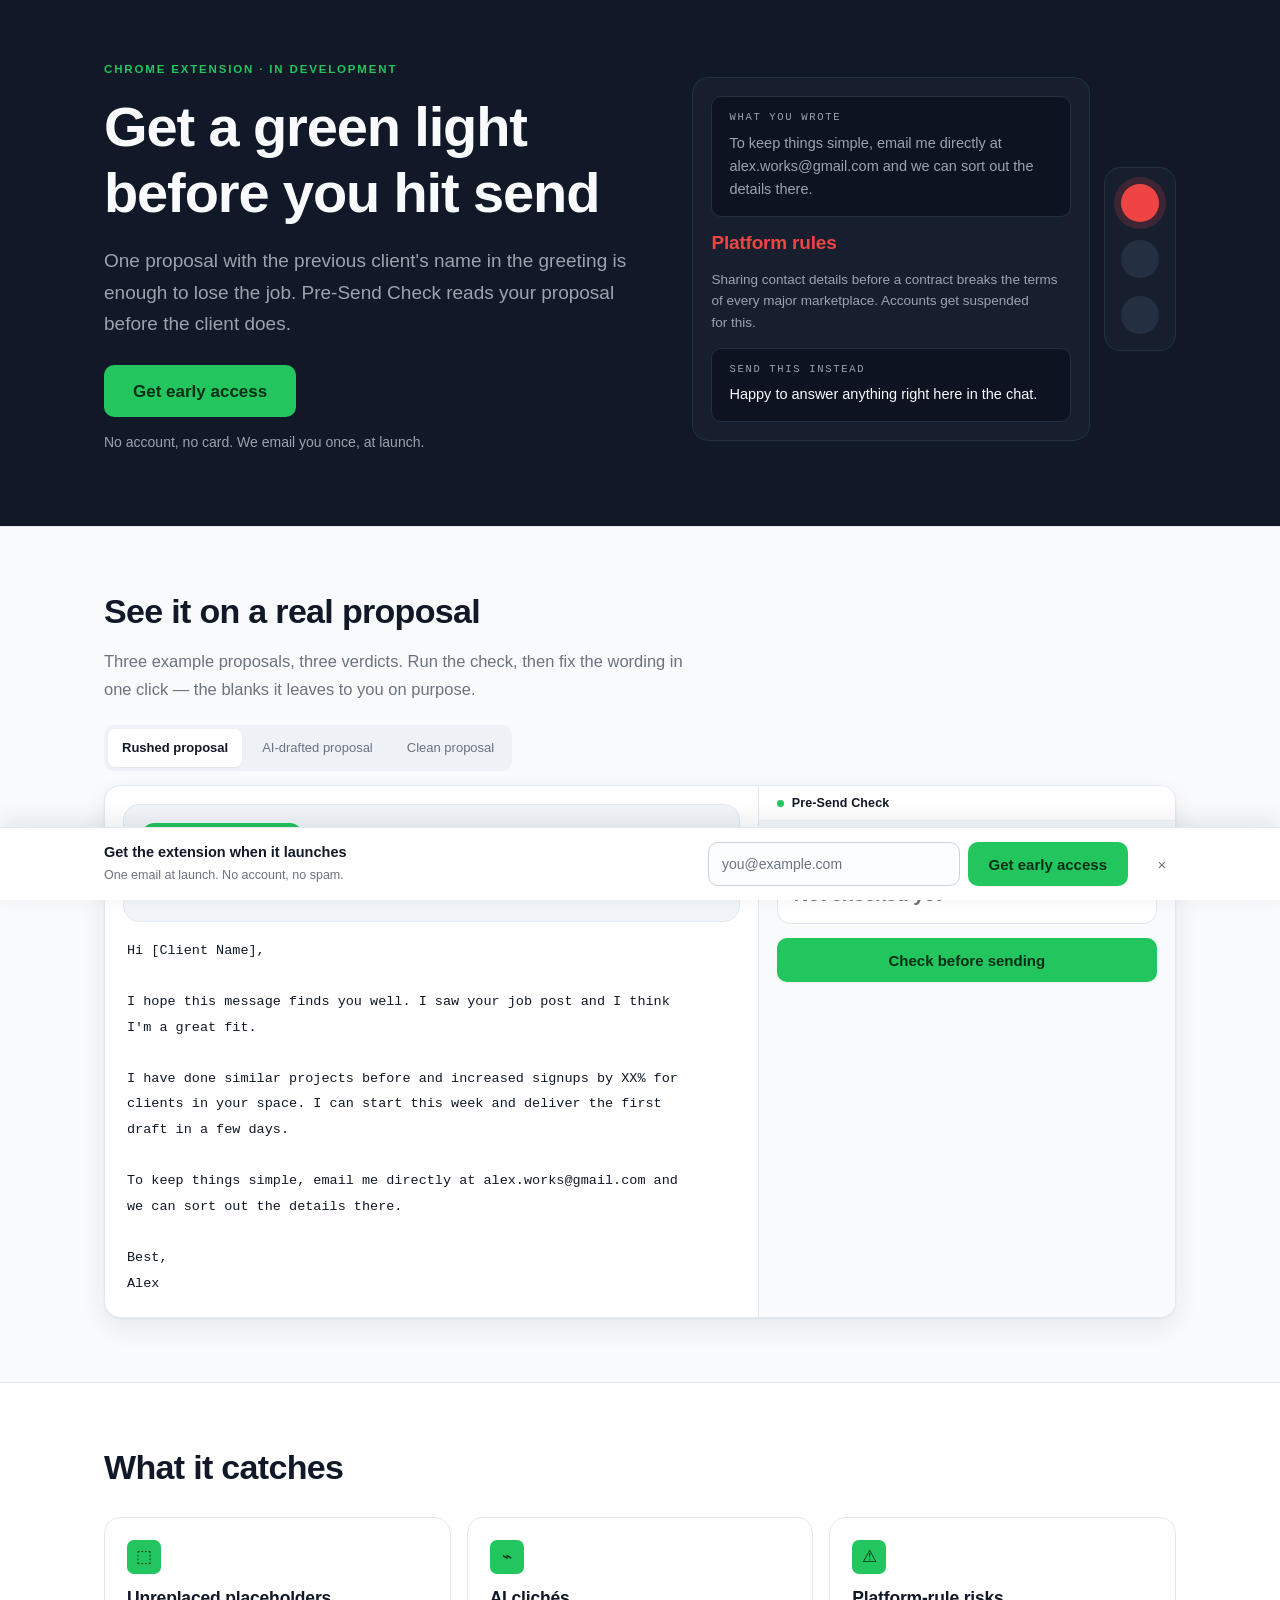
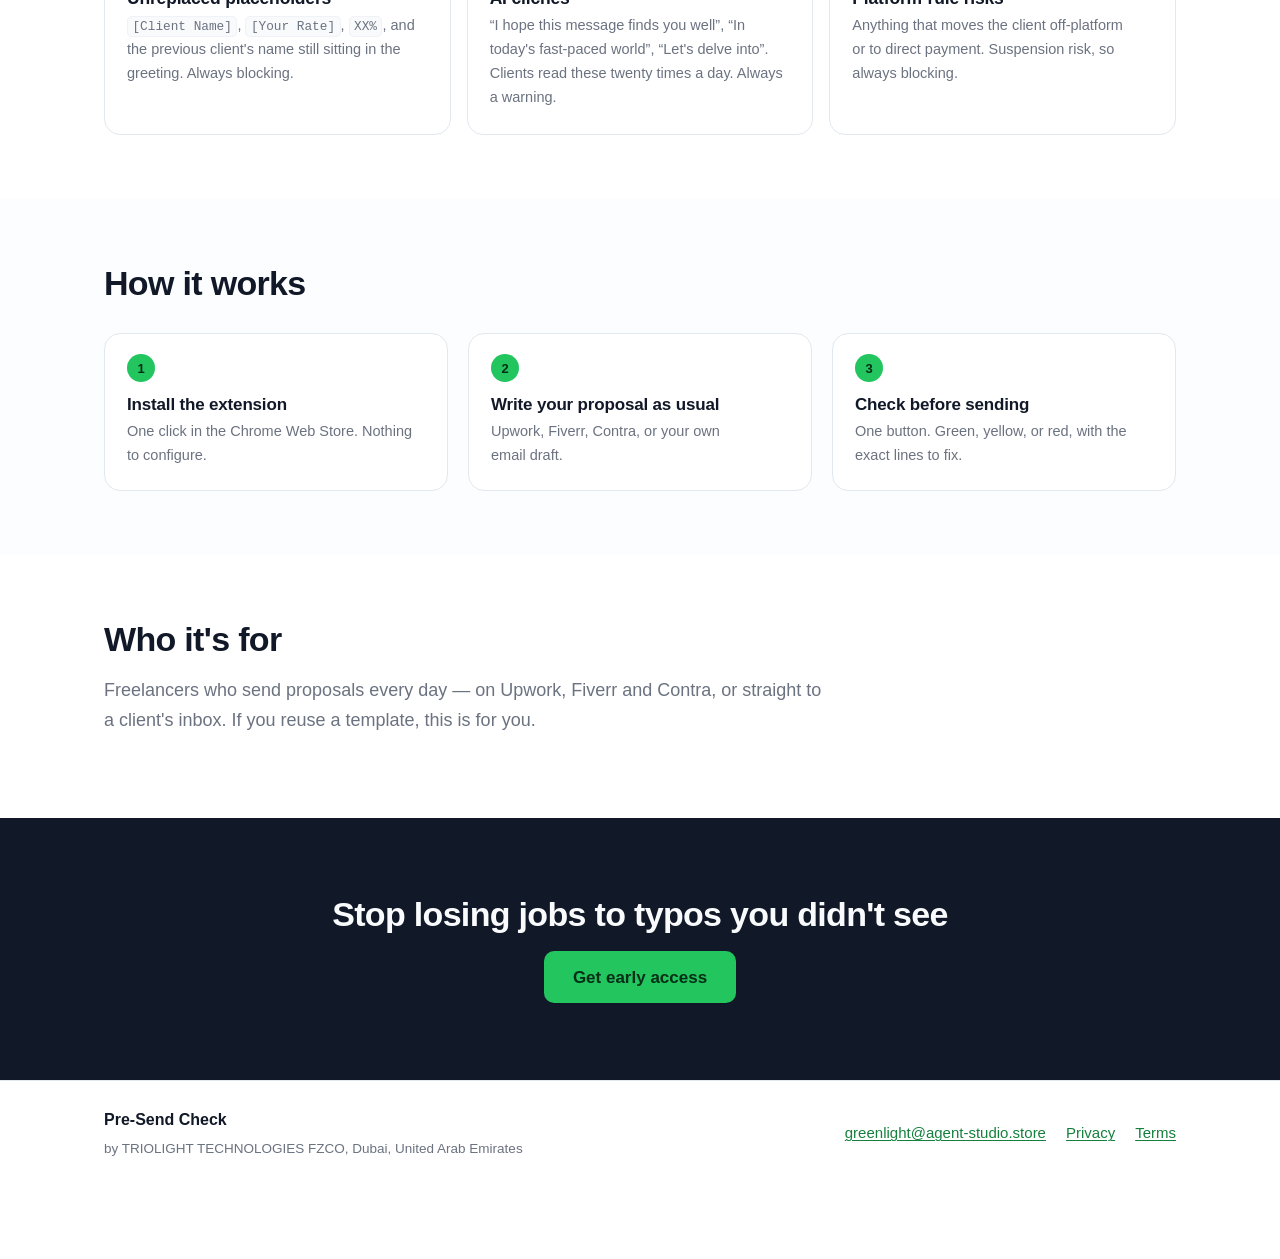
==== commit 35113f32: "Мобильный разбор: подсветка доскроллена, у текста видно продолжение Ниже 900px панель разбора стоит " ====
--- a/index.html
+++ b/index.html
@@ -201,8 +201,13 @@
             light up in the draft.
           </p>
         </div>
+        <!-- Прокрутка живёт на внутреннем .demo__text-scroll, а не на обёртке: полоса
+             сканирования абсолютна, и внутри скроллера её top:0 означал бы верх текста,
+             а не верх видимого окна — на прокрученном черновике она уезжала за кадр. -->
         <div class="demo__text-wrap">
-          <pre class="demo__text" data-demo-text></pre>
+          <div class="demo__text-scroll" data-demo-scroll>
+            <pre class="demo__text" data-demo-text></pre>
+          </div>
           <div class="demo__scanline" data-demo-scanline aria-hidden="true"></div>
         </div>
       </div>
--- a/assets/css/main.css
+++ b/assets/css/main.css
@@ -105,8 +105,11 @@
      Пока файла нет, стек падает на системный шрифт и страница не ждёт загрузки. */
   --sans: Inter, -apple-system, BlinkMacSystemFont, "Segoe UI", Helvetica, Arial, sans-serif;
 
-  /* Высота липкой полосы: на неё же отодвигается футер, чтобы ссылки не закрывались. */
-  --sticky-h: 104px;
+  /* Высота липкой полосы: на неё же отодвигается футер, чтобы ссылки не закрывались.
+     Значения здесь — фолбэк на случай, если JS не отработал: полоса переносит форму на
+     вторую строку уже с 600px, а в состоянии ошибки прибавляет ещё строку. Точную высоту
+     ставит sticky.js через --sticky-h на :root — держать её руками не выходит. */
+  --sticky-h: 140px;
 }
 
 * { box-sizing: border-box; }
@@ -436,7 +439,9 @@
 .footer__brand { font-weight: 650; margin: 0; }
 /* Юрлицо — обязательная строка для модерации Ads, но не должна спорить с брендом. */
 .footer__legal { color: var(--text-soft); font-size: 13.5px; margin: 4px 0 0; }
-.footer__links { display: flex; gap: 20px; font-size: 15px; flex-wrap: wrap; }
+.footer__links { display: flex; gap: 4px 20px; font-size: 15px; flex-wrap: wrap; }
+/* Область нажатия 44px. Растёт только высота строки — подчёркивание остаётся по тексту. */
+.footer__links a { display: inline-flex; align-items: center; min-height: 44px; }
 
 /* ============================================================
    ДЕМО — главный блок страницы, весь визуальный акцент здесь
@@ -549,7 +554,26 @@
   padding: 7px 12px;
 }
 
-.demo__text-wrap { position: relative; overflow: hidden; padding: 0 22px; }
+/* Обёртка не скроллит: она — система координат для полосы сканирования и для
+   градиента-подсказки. Прокрутка на .demo__text-scroll ниже. */
+.demo__text-wrap { position: relative; overflow: hidden; }
+.demo__text-scroll { padding: 0 22px; }
+
+/* Край текста, уходящего под обрез: без него на мобиле не видно, что панель прокручивается
+   (полос прокрутки на iOS нет). Гаснет, когда докрутили до конца — demo.js ставит is-scrolled-end. */
+.demo__text-wrap::after {
+  content: "";
+  position: absolute;
+  left: 0;
+  right: 0;
+  bottom: 0;
+  height: 40px;
+  opacity: 0;
+  pointer-events: none;
+  transition: opacity .2s;
+  background: linear-gradient(180deg, transparent, var(--surface));
+}
+.demo__text-wrap.is-scrollable:not(.is-scrolled-end)::after { opacity: 1; }
 
 .demo__text {
   margin: 0;
@@ -560,28 +584,32 @@
   max-width: 68ch;
 }
 
-/* Полоса сканирования: 1.2 с сверху вниз, синхронно с config.scanDurationMs */
+/* Полоса сканирования: 1.2 с сверху вниз, синхронно с config.scanDurationMs.
+
+   Едет background-position, а не transform: элемент растянут на всю обёртку, а
+   translateY(100%) считался бы от его собственных 44px — полоса проезжала 88px у
+   верхнего края и гасла, вместо того чтобы пройти по всему черновику. */
 .demo__scanline {
   position: absolute;
-  left: 0;
-  right: 0;
-  top: 0;
-  height: 44px;
+  inset: 0;
   opacity: 0;
   pointer-events: none;
-  background: linear-gradient(180deg,
+  background-image: linear-gradient(180deg,
               transparent,
               var(--scan-soft) 55%,
               var(--scan-firm) 96%,
               transparent);
+  background-repeat: no-repeat;
+  background-size: 100% 44px;
+  background-position: 0 -44px;
 }
 .demo.is-scanning .demo__scanline {
   opacity: 1;
   animation: scan 1.2s linear;
 }
 @keyframes scan {
-  from { transform: translateY(-44px); }
-  to   { transform: translateY(100%); }
+  from { background-position: 0 -44px; }
+  to   { background-position: 0 calc(100% + 44px); }
 }
 
 /* --- Подсветка фрагментов. Строится в demo.js по полю match.
@@ -590,6 +618,9 @@
   border-radius: 3px;
   padding: 1px 2px;
   cursor: pointer;
+  /* Демо подкручивает страницу к активному фрагменту (revealActiveMark): без запаса
+     block:'nearest' прижимает его вплотную к краю окна. */
+  scroll-margin: 24px;
 }
 .hl--placeholder {
   background: var(--hl-placeholder-bg);
@@ -713,7 +744,11 @@
 /* Сброс — не кнопка по весу: это выход из сценария, а не следующий шаг в нём. */
 .demo__reset {
   justify-self: start;
-  padding: 4px 0;
+  /* inline-flex + min-height, а не padding: подчёркивание должно остаться по тексту. */
+  display: inline-flex;
+  align-items: center;
+  min-height: 44px;
+  padding: 0;
   background: none;
   border: 0;
   color: var(--text-soft);
@@ -723,6 +758,8 @@
   cursor: pointer;
 }
 .demo__reset:hover { color: var(--text); }
+/* display у .demo__reset перебивает браузерное [hidden] — гасим явно, как у .demo__fix-errors. */
+.demo__reset[hidden] { display: none; }
 
 .demo__hint { font-size: 12.5px; color: var(--text-faint); margin: 12px 18px 0; }
 
@@ -1061,7 +1098,7 @@
 .cookie__text a { color: var(--accent-dim); }
 .cookie .button--primary { color: var(--accent-ink); }
 .cookie__actions { display: flex; gap: 8px; }
-.cookie .button { padding: 9px 14px; font-size: 13px; min-height: 38px; }
+.cookie .button { padding: 9px 14px; font-size: 13px; min-height: 44px; }
 .cookie .button--ghost {
   background: transparent;
   color: var(--paper-deep);
@@ -1120,7 +1157,13 @@
 }
 .sticky__input::placeholder { color: var(--text-faint); }
 .sticky__input:focus { outline: none; border-color: var(--accent); box-shadow: var(--focus); }
-.sticky__input[aria-invalid="true"] { border-color: var(--red); }
+/* Ореол перебиваем вместе с рамкой: иначе :focus выше оставлял зелёный --focus
+   вокруг красного поля. Тот же приём, что у .lead__input в модалке. */
+.sticky__input[aria-invalid="true"],
+.sticky__input[aria-invalid="true"]:focus {
+  border-color: var(--red);
+  box-shadow: 0 0 0 3px var(--tint-red);
+}
 
 .sticky__error {
   flex: 1 0 100%;
@@ -1186,16 +1229,22 @@
 
   .demo__window { grid-template-columns: 1fr; }
   .demo__pane--panel { border-left: 0; border-top: 1px solid var(--border); }
-  .demo__text-wrap { max-height: 44vh; overflow-y: auto; }
+  /* dvh, а не vh: на iOS Safari vh считается от большого вьюпорта (адресная строка
+     скрыта), и при видимой строке панель оказывалась выше доступной области.
+     Первая строка — фолбэк для браузеров без dvh. */
+  .demo__text-scroll { max-height: 44vh; overflow-y: auto; }
+  .demo__text-scroll { max-height: 44dvh; }
   .demo__tabs { width: 100%; }
-  .demo__tab { flex: 1; text-align: center; padding-inline: 8px; }
-
-  /* Демо скроллит к подписи под светофором: она не должна попадать под полосу. */
-  .demo__pane--panel { scroll-padding-bottom: var(--sticky-h); }
+  .demo__tab { flex: 1; text-align: center; padding-inline: 8px; min-height: 44px; }
+
+  /* Демо скроллит к подписи под светофором: она не должна попадать под полосу.
+     Свойство работает только на самом скролл-контейнере, а скроллит здесь документ,
+     не панель, — поэтому правило висит на :root, а не на .demo__pane--panel. */
+  :root { scroll-padding-bottom: calc(var(--sticky-h) + 12px); }
 }
 
 @media (max-width: 599px) {
-  :root { --sticky-h: 132px; }
+  :root { --sticky-h: 156px; }
 
   .container { padding: 0 16px; }
   .hero__title { font-size: clamp(30px, 8vw, 38px); }
